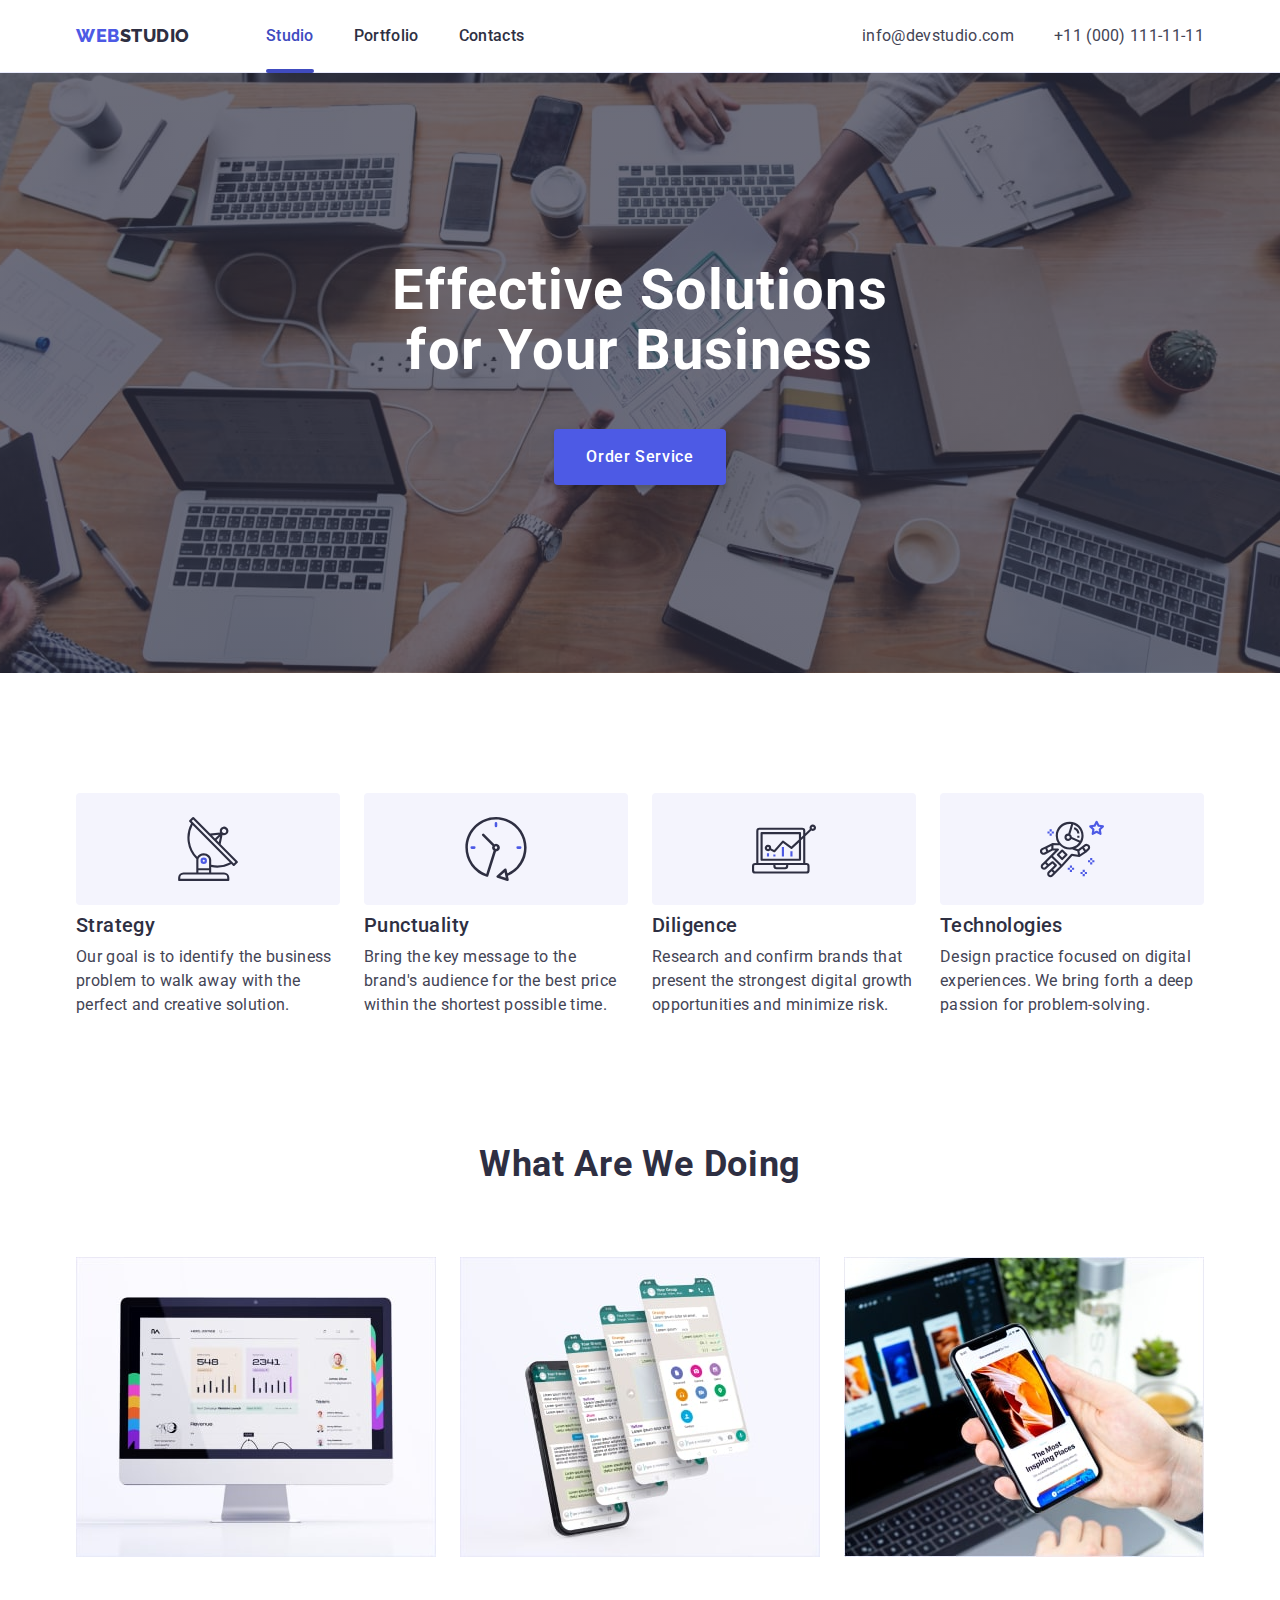
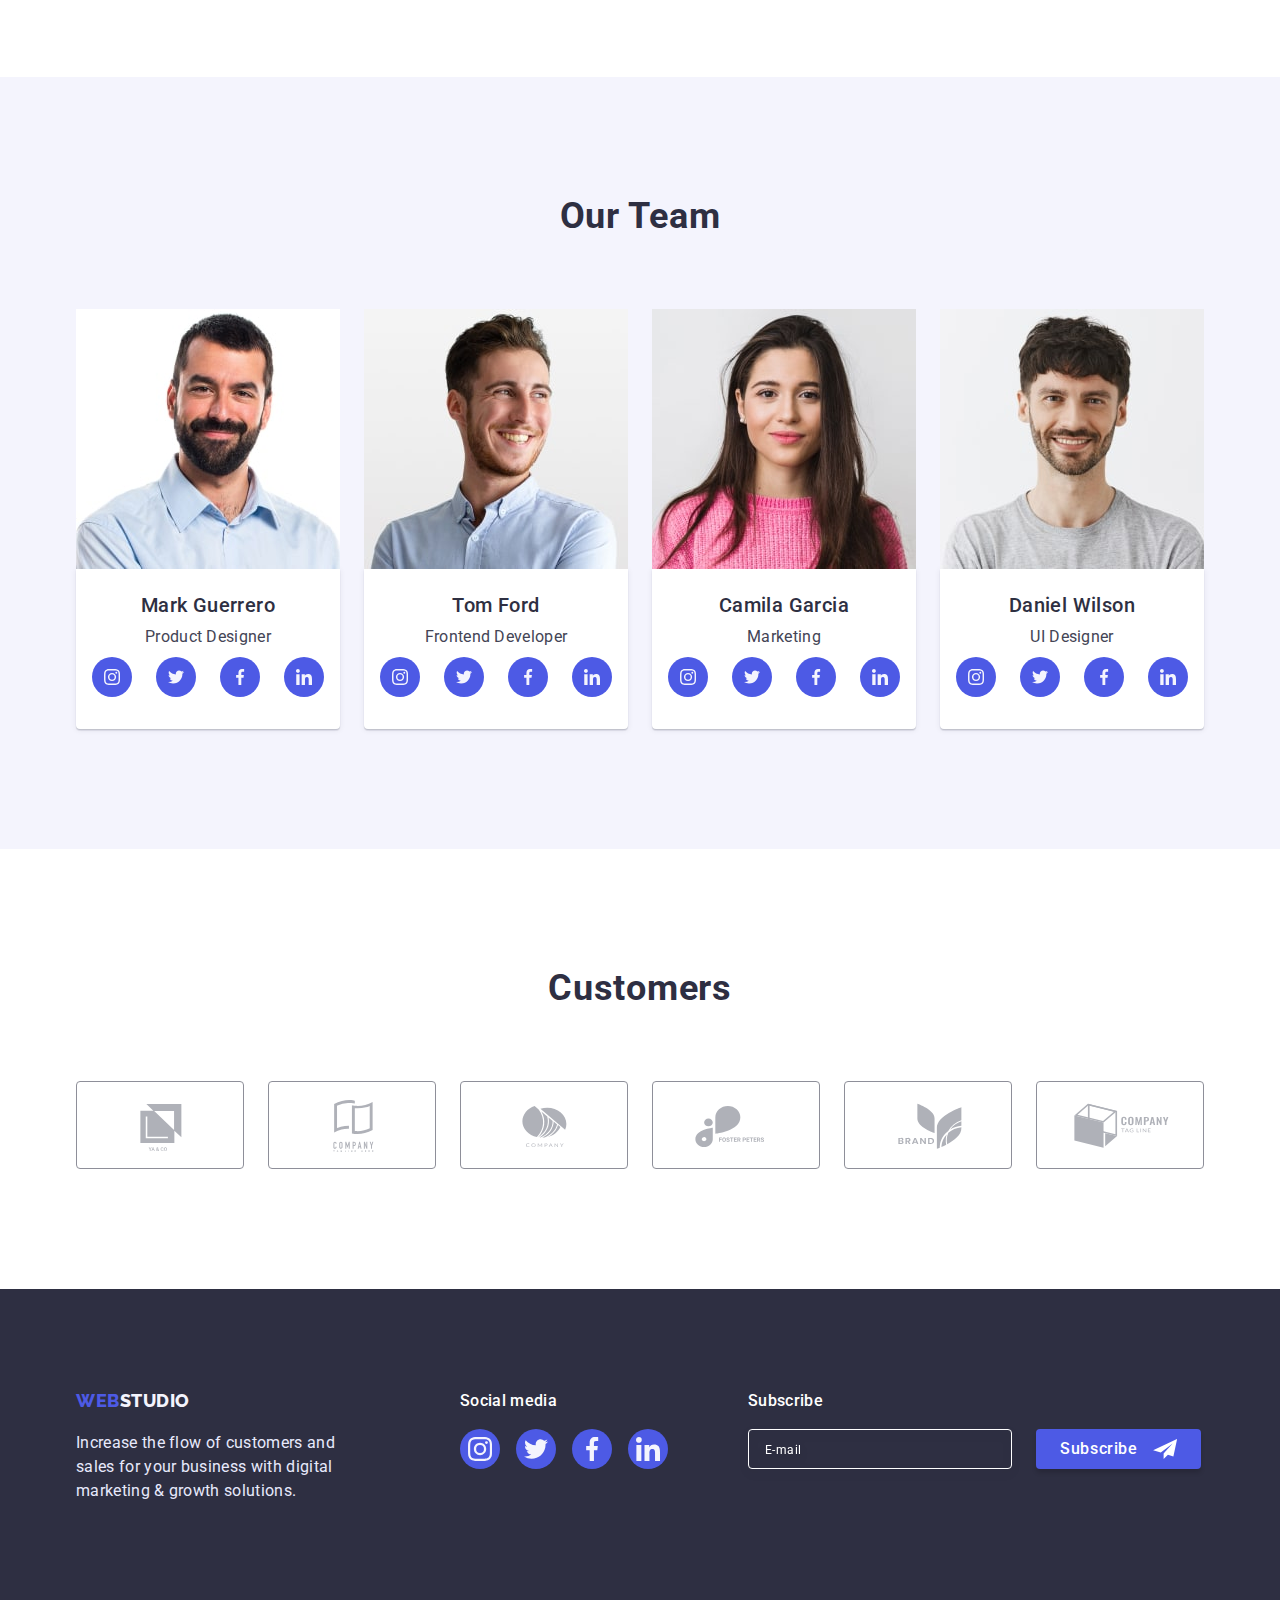
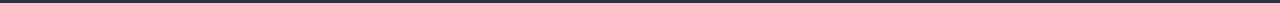
==== index.html @ 574178ff "Initial commit" ====
<!DOCTYPE html>
<html lang="en">
  <head>
    <meta charset="UTF-8" />
    <meta http-equiv="X-UA-Compatible" content="IE=edge" />
    <meta name="viewport" content="width=device-width, initial-scale=1.0" />
    <title>WebStudio</title>
    <link
      href="https://fonts.googleapis.com/css2?family=Raleway:wght@800&family=Roboto:wght@400;500;700;900&display=swap"
      rel="stylesheet"
    />
    <link
      rel="stylesheet"
      href="https://cdnjs.cloudflare.com/ajax/libs/modern-normalize/1.1.0/modern-normalize.min.css"
    />
    <link rel="stylesheet" href="./css/styles.css" />
  </head>

  <body>
    <!-- TOP Line  -->

    <header class="page-header">
      <div class="container main-nav">
        <nav class="navigation">
          <a href="./index.html" class="logo"
            ><span class="accent">Web</span>Studio</a
          >

          <!-- Menu Nav -->

          <ul class="site-nav">
            <li class="page-navigation">
              <a href="./index.html" class="page current">Studio</a>
            </li>
            <li class="page-navigation">
              <a href="./portfolio.html" class="page">Portfolio</a>
            </li>
            <li class="page-navigation">
              <a href="" class="page">Contacts</a>
            </li>
          </ul>
        </nav>
        <address class="address-nav">
          <ul class="contact-nav">
            <li class="contact-link">
              <a href="mailto:info@devstudio.com" class="link"
                >info@devstudio.com</a
              >
            </li>
            <li class="contact-link">
              <a href="tel:+110001111111" class="link">+11 (000) 111-11-11</a>
            </li>
          </ul>
        </address>
      </div>
    </header>
    <main>
      <!-- Hero -->

      <section class="hero">
        <div class="container">
          <h1 class="hero-headline">Effective Solutions for Your Business</h1>
          <button class="button" type="button" data-modal-open>
            Order Service
          </button>
        </div>
      </section>

      <!-- Our Benefits -->

      <section class="section no-padding">
        <div class="container">
          <h2 class="section-title visually-hidden">Our Benefits</h2>
          <ul class="benefits">
            <li class="benefits-list">
              <div class="benefits-image">
                <svg class="benefits-icon">
                  <use href="./images/symbol-defs.svg#icon-antenna"></use>
                </svg>
              </div>
              <h3 class="title no-padding">Strategy</h3>
              <p class="section-title-text">
                Our goal is to identify the business problem to walk away with
                the perfect and creative solution.
              </p>
            </li>

            <li class="benefits-list">
              <div class="benefits-image">
                <svg class="benefits-icon">
                  <use href="./images/symbol-defs.svg#icon-clock"></use>
                </svg>
              </div>
              <h3 class="title no-padding">Punctuality</h3>
              <p class="section-title-text">
                Bring the key message to the brand's audience for the best price
                within the shortest possible time.
              </p>
            </li>

            <li class="benefits-list">
              <div class="benefits-image">
                <svg class="benefits-icon">
                  <use href="./images/symbol-defs.svg#icon-diagram"></use>
                </svg>
              </div>
              <h3 class="title no-padding">Diligence</h3>
              <p class="section-title-text">
                Research and confirm brands that present the strongest digital
                growth opportunities and minimize risk.
              </p>
            </li>

            <li class="benefits-list">
              <div class="benefits-image">
                <svg class="benefits-icon">
                  <use href="./images/symbol-defs.svg#icon-astronaut"></use>
                </svg>
              </div>
              <h3 class="title no-padding">Technologies</h3>
              <p class="section-title-text">
                Design practice focused on digital experiences. We bring forth a
                deep passion for problem-solving.
              </p>
            </li>
          </ul>
        </div>
      </section>
      <!-- What are we doing -->
      <section class="section">
        <div class="container">
          <h2 class="section-header">What are we doing</h2>
          <ul class="card-set">
            <li class="box-image">
              <img src="./images/Rectangle71.jpg" alt="Monitor" width="360" />
            </li>

            <li class="box-image">
              <img
                src="./images/Rectangle71(1).jpg"
                alt="Phone display"
                width="360"
              />
            </li>

            <li class="box-image">
              <img src="./images/Rectangle71(2).jpg" alt="Phone" width="360" />
            </li>
          </ul>
        </div>
      </section>
      <!-- Our Team -->
      <section class="second-section">
        <div class="container">
          <h2 class="section-header">Our Team</h2>
          <ul class="card-set">
            <li class="box-item">
              <img src="./images/img.jpg" alt="man" width="264" />
              <div class="person">
                <h3 class="title">Mark Guerrero</h3>
                <p class="section-title-text">Product Designer</p>
                <ul class="social-list">
                  <li class="social-item">
                    <a href="" class="social-link">
                      <svg class="social-icon">
                        <use
                          href="./images/symbol-defs.svg#icon-instagram"
                        ></use>
                      </svg>
                    </a>
                  </li>
                  <li class="social-item">
                    <a href="" class="social-link">
                      <svg class="social-icon">
                        <use href="./images/symbol-defs.svg#icon-twitter"></use>
                      </svg>
                    </a>
                  </li>
                  <li class="social-item">
                    <a href="" class="social-link">
                      <svg class="social-icon">
                        <use
                          href="./images/symbol-defs.svg#icon-facebook"
                        ></use>
                      </svg>
                    </a>
                  </li>
                  <li class="social-item">
                    <a href="" class="social-link">
                      <svg class="social-icon">
                        <use
                          href="./images/symbol-defs.svg#icon-linkedin"
                        ></use>
                      </svg>
                    </a>
                  </li>
                </ul>
              </div>
            </li>

            <li class="box-item">
              <img src="./images/img(1).jpg" alt="man" width="264" />
              <div class="person">
                <h3 class="title">Tom Ford</h3>
                <p class="section-title-text">Frontend Developer</p>
                <ul class="social-list">
                  <li class="social-item">
                    <a href="" class="social-link">
                      <svg class="social-icon">
                        <use
                          href="./images/symbol-defs.svg#icon-instagram"
                        ></use>
                      </svg>
                    </a>
                  </li>
                  <li class="social-item">
                    <a href="" class="social-link">
                      <svg class="social-icon">
                        <use href="./images/symbol-defs.svg#icon-twitter"></use>
                      </svg>
                    </a>
                  </li>
                  <li class="social-item">
                    <a href="" class="social-link">
                      <svg class="social-icon">
                        <use
                          href="./images/symbol-defs.svg#icon-facebook"
                        ></use>
                      </svg>
                    </a>
                  </li>
                  <li class="social-item">
                    <a href="" class="social-link">
                      <svg class="social-icon">
                        <use
                          href="./images/symbol-defs.svg#icon-linkedin"
                        ></use>
                      </svg>
                    </a>
                  </li>
                </ul>
              </div>
            </li>

            <li class="box-item">
              <img src="./images/img(2).jpg" alt="woman" width="264" />
              <div class="person">
                <h3 class="title">Camila Garcia</h3>
                <p class="section-title-text">Marketing</p>
                <ul class="social-list">
                  <li class="social-item">
                    <a href="" class="social-link">
                      <svg class="social-icon">
                        <use
                          href="./images/symbol-defs.svg#icon-instagram"
                        ></use>
                      </svg>
                    </a>
                  </li>
                  <li class="social-item">
                    <a href="" class="social-link">
                      <svg class="social-icon">
                        <use href="./images/symbol-defs.svg#icon-twitter"></use>
                      </svg>
                    </a>
                  </li>
                  <li class="social-item">
                    <a href="" class="social-link">
                      <svg class="social-icon">
                        <use
                          href="./images/symbol-defs.svg#icon-facebook"
                        ></use>
                      </svg>
                    </a>
                  </li>
                  <li class="social-item">
                    <a href="" class="social-link">
                      <svg class="social-icon">
                        <use
                          href="./images/symbol-defs.svg#icon-linkedin"
                        ></use>
                      </svg>
                    </a>
                  </li>
                </ul>
              </div>
            </li>

            <li class="box-item">
              <img src="./images/img(3).jpg" alt="man" width="264" />
              <div class="person">
                <h3 class="title">Daniel Wilson</h3>
                <p class="section-title-text">UI Designer</p>
                <ul class="social-list">
                  <li class="social-item">
                    <a href="" class="social-link">
                      <svg class="social-icon">
                        <use
                          href="./images/symbol-defs.svg#icon-instagram"
                        ></use>
                      </svg>
                    </a>
                  </li>
                  <li class="social-item">
                    <a href="" class="social-link">
                      <svg class="social-icon">
                        <use href="./images/symbol-defs.svg#icon-twitter"></use>
                      </svg>
                    </a>
                  </li>
                  <li class="social-item">
                    <a href="" class="social-link">
                      <svg class="social-icon">
                        <use
                          href="./images/symbol-defs.svg#icon-facebook"
                        ></use>
                      </svg>
                    </a>
                  </li>
                  <li class="social-item">
                    <a href="" class="social-link">
                      <svg class="social-icon">
                        <use
                          href="./images/symbol-defs.svg#icon-linkedin"
                        ></use>
                      </svg>
                    </a>
                  </li>
                </ul>
              </div>
            </li>
          </ul>
        </div>
      </section>
      <!-- Clients -->
      <section class="section">
        <div class="container">
          <h2 class="section-header">Customers</h2>
          <ul class="card-set">
            <li class="customer-list">
              <a class="customer-link" href="">
                <svg class="customer-logo">
                  <use href="./images/symbol-defs.svg#icon-Logo"></use>
                </svg>
              </a>
            </li>

            <li class="customer-list">
              <a class="customer-link" href="">
                <svg class="customer-logo">
                  <use href="./images/symbol-defs.svg#icon-Logo-1"></use>
                </svg>
              </a>
            </li>

            <li class="customer-list">
              <a class="customer-link" href="">
                <svg class="customer-logo">
                  <use href="./images/symbol-defs.svg#icon-Logo-2"></use>
                </svg>
              </a>
            </li>

            <li class="customer-list">
              <a class="customer-link" href="">
                <svg class="customer-logo">
                  <use href="./images/symbol-defs.svg#icon-Logo-3"></use>
                </svg>
              </a>
            </li>

            <li class="customer-list">
              <a class="customer-link" href="">
                <svg class="customer-logo">
                  <use href="./images/symbol-defs.svg#icon-Logo-4"></use>
                </svg>
              </a>
            </li>

            <li class="customer-list">
              <a class="customer-link" href="">
                <svg class="customer-logo">
                  <use href="./images/symbol-defs.svg#icon-Logo-5"></use>
                </svg>
              </a>
            </li>
          </ul>
        </div>
      </section>
    </main>
    <!-- Footer -->
    <footer class="page-footer">
      <div class="container footer-page">
        <div class="footer-logo">
          <a href="./index.html" class="logo"
            ><span class="accent">Web</span>Studio</a
          >
          <p class="text">
            Increase the flow of customers and sales for your business with
            digital marketing & growth solutions.
          </p>
        </div>
        <div class="footer-social">
          <h3 class="footer-title title">Social media</h3>
          <ul class="social-list">
            <li class="social-item footer">
              <a href="" class="social-link footer">
                <svg class="social-icon footer">
                  <use href="./images/symbol-defs.svg#icon-instagram"></use>
                </svg>
              </a>
            </li>
            <li class="social-item footer">
              <a href="" class="social-link footer">
                <svg class="social-icon footer">
                  <use href="./images/symbol-defs.svg#icon-twitter"></use>
                </svg>
              </a>
            </li>
            <li class="social-item footer">
              <a href="" class="social-link footer">
                <svg class="social-icon footer">
                  <use href="./images/symbol-defs.svg#icon-facebook"></use>
                </svg>
              </a>
            </li>
            <li class="social-item footer">
              <a href="" class="social-link footer">
                <svg class="social-icon footer">
                  <use href="./images/symbol-defs.svg#icon-linkedin"></use>
                </svg>
              </a>
            </li>
          </ul>
        </div>

        <div class="subscribe">
          <b class="subscribe-form-header">Subscribe</b>
          <form class="subscribe-form">
            <input
              class="subscribe-input"
              type="email"
              name="email"
              id="mail"
              placeholder="E-mail"
            />
            <button class="subscribe-button button" type="submit">
              Subscribe
              <svg class="icon-icon-send footer">
                <use href="./images/symbol-defs.svg#icon-icon-send"></use>
              </svg>
            </button>
          </form>
        </div>
      </div>
    </footer>
    <div class="backdrop is-hidden" data-modal>
      <div class="modal">
        <button class="close-modal-button" data-modal-close>
          <svg class="icon-button-close">
            <use href="./images/symbol-defs.svg#icon-button-close"></use>
          </svg>
        </button>

        <div class="form">
          <form class="contact-form">
            <b class="contact-form-header">
              Leave your contacts and we will call you back
            </b>
            <label class="label-form-name" for="name">Name</label>
            <div class="contact-form-area">
              <input class="input-form" type="text" name="name" id="name" />
              <svg class="icon-person icon">
                <use href="./images/symbol-defs.svg#icon-person"></use>
              </svg>
            </div>
            <label class="label-form-name" for="phone">Phone</label>
            <div class="contact-form-area">
              <input class="input-form" type="tel" name="phone" id="phone" />
              <svg class="icon-phone icon">
                <use href="./images/symbol-defs.svg#icon-phone"></use>
              </svg>
            </div>
            <label class="label-form-name" for="email">Email</label>
            <div class="contact-form-area">
              <input class="input-form" type="email" name="email" id="email" />
              <svg class="icon-email icon">
                <use href="./images/symbol-defs.svg#icon-email"></use>
              </svg>
            </div>

            <label class="label-form-name" for="comment">Comment</label>
            <textarea
              class="textarea-form"
              name="comment"
              id="comment"
              placeholder="Text input"
            ></textarea>

            <div class="policy-form-area">
              <input
                class="input-checkbox visually-hidden"
                type="checkbox"
                name="policy"
                id="policy"
                value="true"
              />
              <label class="label-policy" for="policy"
                >I accept the terms and conditions of the
                <a href="">Privacy Policy</a></label
              >
            </div>

            <button class="submit-button button" type="submit">Send</button>
          </form>
        </div>
      </div>
    </div>
    <script src="./js/modal.js"></script>
  </body>
</html>
---- css/styles.css ----
:root {
  --main-color-background: #ffffff;
  --second-color-background: #2e2f42;
  --third-color-background: #f4f4fd;
  --main-color-headline: #2e2f42;
  --second-color-headline: #ffffff;
  --main-color-paragraph: #434455;
  --second-color-paraagraph: #e7e9fc;
  --button-color: #4d5ae5;
  --hover-color: #404bbf;
}

/*-------------- clear styles --------- */
ul,
ol {
  list-style: none;
  padding: 0;
  margin: 0;
}
a {
  padding: 0;
  margin: 0;
  text-decoration: none;
}
p {
  padding: 0;
  margin: 0;
  text-decoration: none;
}
h1,
h2,
h3,
h4,
h5,
h6 {
  margin: 0;
}
img {
  display: block;
  max-width: 100%;
  height: auto;
}
.visually-hidden {
  width: 1px;
  height: 1px;
  clip: rect(0 0 0 0);
  clip-path: inset(100%);
  overflow: hidden;
  position: absolute;
  padding: 0;
  margin: -1px;
  border: 0;

  white-space: nowrap;
}
/*---------------- Body -----------------*/
body {
  margin: 0;
  background-color: var(--main-color-background);
  font-family: 'roboto', sans-serif;
  color: var(--main-color-paragraph);
}

.container {
  max-width: 1158px;
  padding-left: 15px;
  padding-right: 15px;
  margin: 0 auto;
}

/* -------- Navigation set ------ */
.site-nav {
  display: flex;
  margin-left: 76px;
  gap: 40px;
}

.contact-nav {
  display: flex;
  gap: 40px;
}

.navigation {
  display: flex;
  align-items: center;
}
.main-nav {
  display: flex;
  align-items: center;
}
.address-nav {
  display: flex;
  margin-left: auto;
}

/*----------------- Header -----------------*/
.page-header {
  padding-bottom: 24px;
  padding-top: 24px;
  border-bottom: 1px solid #e7e9fc;
  box-shadow: 0px 2px 1px rgba(46, 47, 66, 0.08),
    0px 1px 1px rgba(46, 47, 66, 0.16), 0px 1px 6px rgba(46, 47, 66, 0.08);
}

.page-header .logo,
.page-header .accent,
.page-footer .accent {
  align-items: center;
  font-family: 'Raleway', sans-serif;
  font-size: 18px;
  font-style: normal;
  font-weight: 800;
  text-transform: uppercase;
  letter-spacing: 0.03em;
  line-height: 1.33;

  color: var(--main-color-headline);
}
.page-header .accent,
.page-footer .accent {
  color: var(--button-color);
}

.site-nav .page {
  display: block;
  position: relative;
  font-size: 16px;
  font-style: normal;
  font-weight: 500;
  letter-spacing: 0.02em;
  line-height: 1.5;

  color: var(--main-color-headline);
  transition-duration: 250ms;

  transition-property: color;
  transition-timing-function: cubic-bezier(0.4, 0, 0.2, 1);
}
.current.page {
  color: var(--hover-color);
}

.current.page::after {
  width: 100%;
  height: 4px;
  position: absolute;
  bottom: -25px;
  left: 0;
  border-radius: 2px;
  background-color: #404bbf;
  opacity: 1;
  content: '';
}

.address-nav .link {
  font-size: 16px;
  font-style: normal;
  letter-spacing: 0.02em;
  line-height: 1.5;
  color: var(--main-color-paragraph);
  transition-duration: 250ms;

  transition-property: color;
  transition-timing-function: cubic-bezier(0.4, 0, 0.2, 1);
}

.site-nav .page:hover,
.site-nav .page:focus,
.site-nav .page:active,
.address-nav .link:hover,
.address-nav .link:focus,
.address-nav .link:active {
  color: var(--hover-color);
}

/*------------------- MAIN ----------------------- */
/*------------ Hero----------- */
.hero {
  max-width: 1440px;
  padding-bottom: 188px;
  padding-top: 188px;
  margin-left: auto;
  margin-right: auto;

  background-color: var(--second-color-background);
  background-image: linear-gradient(
      rgba(46, 47, 66, 0.7),
      rgba(46, 47, 66, 0.7)
    ),
    url(../images/people-office.jpg);
  background-position: center;
  background-repeat: no-repeat;
  background-size: cover;
  text-align: center;
}

.hero .hero-headline {
  max-width: 496px;
  margin-bottom: 48px;
  margin-left: auto;
  margin-right: auto;
  font-size: 56px;
  font-style: normal;
  font-weight: 700;
  text-align: center;
  letter-spacing: 0.02em;
  line-height: 1.07;

  color: var(--second-color-headline);
}

/*----------- button -----------*/
.button {
  padding: 16px 32px;
  border: none;
  border-radius: 4px;
  background-color: var(--button-color);
  box-shadow: 0px 4px 4px rgba(0, 0, 0, 0.15);
  font-family: inherit;
  font-size: 16px;
  font-style: normal;
  font-weight: 500;
  letter-spacing: 0.04em;
  line-height: 1.5;
  color: var(--second-color-headline);
  transition-duration: 250ms;

  transition-property: background-color;
  transition-timing-function: cubic-bezier(0.4, 0, 0.2, 1);
  cursor: pointer;
}

.button:hover,
.button:focus {
  background-color: var(--hover-color);
}

/*------------- Portfolio ------------*/
.button-portfolio {
  padding: 12px 24px;
  border: 1px solid #e7e9fc;
  border-radius: 4px;
  background-color: #f4f4fd;

  font-family: inherit;
  font-size: 16px;
  font-weight: 500;
  letter-spacing: 0.04em;
  line-height: 1.5;
  color: var(--button-color);
  transition-duration: 250ms;

  transition-property: background-color, color, border-color, box-shadow;
  transition-timing-function: cubic-bezier(0.4, 0, 0.2, 1);
  cursor: pointer;
}
.section.portfolio-section {
  padding-top: 96px;
}

.button-portfolio:hover,
.button-portfolio:focus {
  border-color: var(--hover-color);
  background-color: var(--button-color);
  box-shadow: 0px 3px 1px rgba(0, 0, 0, 0.1), 0px 2px 1px rgba(0, 0, 0, 0.08),
    0px 2px 2px rgba(0, 0, 0, 0.12);
  color: var(--second-color-headline);
}

.project {
  padding-bottom: 24px;
  padding-left: 16px;
  padding-right: 16px;
  padding-top: 24px;
  border-bottom: 1px solid #e7e9fc;
  border-left: 1px solid #e7e9fc;
  border-right: 1px solid #e7e9fc;
  color: var(--main-color-paragraph);
}
.portfolio-link:hover,
.portfolio-link:focus {
  display: block;
  box-shadow: 0px 1px 6px rgba(46, 47, 66, 0.08),
    0px 1px 1px rgba(46, 47, 66, 0.16), 0px 2px 1px rgba(46, 47, 66, 0.08);
}

.portfolio-link-photo {
  overflow: hidden;
  position: relative;
}

.overlay {
  width: 100%;
  height: 100%;
  position: absolute;
  padding-left: 32px;
  padding-right: 32px;
  padding-top: 40px;
  background-color: #4d5ae5;
  transform: translateY(0);
  transition: transform 250ms cubic-bezier(0.4, 0, 0.2, 1);
}
.portfolio-link:hover .overlay,
.portfolio-link:focus .overlay {
  transform: translateY(-100%);
}

.portfolio-overlay-text {
  font-size: 16px;
  font-weight: 400;
  letter-spacing: 0.02em;
  line-height: 1.5;
  color: #f4f4fd;
}
/* ------- Button Set -------- */
.button-set {
  display: flex;
  flex-wrap: wrap;
  align-items: center;
  justify-content: center;
  margin-bottom: 72px;
  gap: 24px;
}

/*-------------- 3 Section -------------*/
.section.no-padding {
  padding-bottom: 0;
}

.section {
  padding: 120px 0;

  color: var(--main-color-paragraph);
}

.second-section {
  padding: 120px 0;
  background-color: var(--third-color-background);
  text-align: center;
}

.person {
  padding: 24px 5px 32px;
  border-radius: 0px 0px 4px 4px;
  background-color: var(--main-color-background);
  box-shadow: 0px 1px 6px rgba(46, 47, 66, 0.08),
    0px 1px 1px rgba(46, 47, 66, 0.16), 0px 2px 1px rgba(46, 47, 66, 0.08);
}

.section-header {
  margin-bottom: 72px;
  font-size: 36px;
  font-style: normal;
  font-weight: 700;
  text-align: center;
  text-transform: capitalize;
  letter-spacing: 0.02em;
  line-height: 1.11;

  color: var(--main-color-headline);
}

.title.no-padding {
  padding: 0;
  padding-top: 8px;
}

.title {
  margin-bottom: 8px;
  font-size: 20px;
  font-style: normal;
  font-weight: 500;
  letter-spacing: 0.02em;
  line-height: 1.2;

  color: var(--main-color-headline);
}

.person .section-title-text,
.project .section-title-text {
  font-size: 16px;
  line-height: 1.5;
}
.section-title-text {
  margin-bottom: 8px;
  font-size: 16px;
  letter-spacing: 0.02em;
  line-height: 1.5;
}

/* --------- Card Set -------- */

.card-set {
  display: flex;
  column-gap: 24px;
  row-gap: 48px;
  flex-wrap: wrap;
  align-items: center;
}

.card-set > .box-item {
  width: calc((100% - 72px) / 4);
}

.card-set > .box-image {
  width: calc((100% - 48px) / 3);
}

.card-set > .customer {
  width: calc((100% - 120px) / 6);
}
/* ====== Benefits ====== */
.benefits {
  display: flex;
  gap: 24px;
}

.benefits > .benefits-list {
  width: calc((100% - 72px) / 4);
}

.benefits-icon {
  width: 64px;
  height: 64px;
}

.benefits-image {
  display: flex;
  width: 264px;
  height: 112px;
  align-items: center;
  justify-content: center;
  border-radius: 4px;
  background: #f4f4fd;
}
/*--------------- Our Team --------------*/
.social-list {
  display: flex;
  justify-content: center;
  gap: 24px;
}
.social-item {
  width: 40px;
  height: 40px;
}
.social-link {
  display: flex;
  width: 100%;
  height: 100%;
  align-items: center;
  justify-content: center;
  border-radius: 50%;
  background-color: #4d5ae5;
  transition-duration: 250ms;

  transition-property: background-color;
  transition-timing-function: cubic-bezier(0.4, 0, 0.2, 1);
  fill: #f4f4fd;
}
.social-icon {
  width: 16px;
  height: 16px;
}
.social-link:hover {
  background-color: #404bbf;
}
/* --------- Customers--------- */

.customer-logo {
  width: 104px;
  height: 56px;
  transition-duration: 250ms;

  transition-property: fill;
  transition-timing-function: cubic-bezier(0.4, 0, 0.2, 1);
  fill: #afb1b8;
}
.customer-link {
  display: flex;
  width: 168px;
  height: 88px;
  align-items: center;
  justify-content: center;
  border: 1px solid #8e8f99;
  border-radius: 4px;
  transition-duration: 250ms;

  transition-property: border-color;
  transition-timing-function: cubic-bezier(0.4, 0, 0.2, 1);
}
.customer-link:hover,
.customer-link:focus {
  border-color: #404bbf;
}
.customer-link:hover .customer-logo,
.customer-link:focus .customer-logo {
  fill: #404bbf;
}
/*------------------- Footer ------------------*/
.page-footer {
  padding: 100px 0;
  background-color: var(--second-color-background);
}

.page-footer .logo {
  display: block;
  align-items: center;
  margin-bottom: 18px;
  font-family: 'Raleway';
  font-size: 18px;
  font-style: normal;
  font-weight: 800;
  text-transform: uppercase;
  letter-spacing: 0.03em;
  line-height: 1.16;

  color: var(--third-color-background);
}

.page-footer .text {
  max-width: 264px;
  font-size: 16px;
  letter-spacing: 0.02em;
  line-height: 1.5;
  color: var(--second-color-paraagraph);
}

.social-list {
  display: flex;
  align-items: start;
}

.footer-page {
  display: flex;
}
.footer-logo {
  margin-right: 120px;
}
.footer-title {
  margin-bottom: 16px;
  font-size: 16px;
  line-height: 24px;
  color: #ffffff;
}
.footer-social > .social-list {
  gap: 16px;
}

.social-icon.footer {
  width: 24px;
  height: 24px;
}

.social-link.footer:hover {
  border-radius: 50%;
  background-color: rgba(49, 208, 170, 1);
}

.subscribe-input {
  width: 264px;
  height: 40px;
  padding-left: 16px;
  border: 1px solid #ffffff;
  border-radius: 4px;
  background-color: transparent;
  filter: drop-shadow(0px 4px 4px rgba(0, 0, 0, 0.15));
  outline: none;
  color: #ffffff;
}
.subscribe-input::placeholder {
  font-family: 'Roboto';
  font-size: 12px;
  font-style: normal;
  font-weight: 400;
  letter-spacing: 0.04em;
  line-height: 0.5;
  color: #ffffff;
}

.icon-icon-send {
  width: 24px;
  height: 20px;
  position: absolute;
  top: 50%;
  right: 24px;
  transform: translateY(-50%);
  fill: #ffffff;
}

.subscribe-form {
  display: flex;
  margin-top: 16px;
  gap: 24px;
}
.subscribe {
  display: block;
  margin-left: 80px;
}
.subscribe-form-header {
  display: block;
  font-family: 'Roboto';
  font-size: 16px;
  font-size: 16px;
  font-style: normal;
  font-weight: 500;
  letter-spacing: 0.02em;
  line-height: 24px;
  line-height: 1.5;
  color: #ffffff;
}

.subscribe-button {
  align-content: flex-start;
  width: 165px;
  height: 40px;
  position: relative;
  padding: 8px 24px;
  text-align: start;
}

/*--------- Modal Window --------*/
.backdrop {
  width: 100%;
  height: 100%;
  position: fixed;
  top: 0;
  left: 0;

  background-color: rgba(46, 47, 66, 0.4);

  transition: opacity 250ms cubic-bezier(0.4, 0, 0.2, 1),
    visibility 250ms cubic-bezier(0.4, 0, 0.2, 1);
}

.backdrop.is-hidden {
  opacity: 0;
  pointer-events: none;
}

.backdrop.is-hidden .modal {
  transform: translate(-50%, -50%) scaleX(0);
}

.modal {
  width: 408px;
  height: auto;
  position: absolute;
  top: 50%;
  left: 50%;
  padding: 72px 24px 24px 24px;
  border-radius: 4px;

  background-color: #fcfcfc;
  box-shadow: 0px 1px 1px rgba(0, 0, 0, 0.14), 0px 1px 3px rgba(0, 0, 0, 0.12),
    0px 2px 1px rgba(0, 0, 0, 0.2);
  transform: translate(-50%, -50%) scaleX(1);

  transition: transform 250ms cubic-bezier(0.4, 0, 0.2, 1);
}
.close-modal-button {
  display: flex;
  width: 24px;
  height: 24px;
  align-items: center;
  justify-content: center;
  position: absolute;
  top: 24px;
  right: 24px;
  border: 1px solid rgba(0, 0, 0, 0.1);
  border-radius: 50%;
  background-color: #e7e9fc;
}
.close-modal-button:hover,
.close-modal-button:active,
.close-modal-button:focus {
  background-color: #404bbf;
}

.icon-button-close {
  width: 8px;
  height: 8px;
  fill: #2e2f42;
}

.close-modal-button:hover .icon-button-close,
.close-modal-button:active .icon-button-close,
.close-modal-button:focus .icon-button-close {
  fill: #ffffff;
}

/* ------ Form -------- */

.contact-form {
  display: flex;
  flex-direction: column;
}
.contact-form-header {
  margin-bottom: 16px;
  font-family: 'Roboto';
  font-size: 16px;
  font-style: normal;
  font-weight: 500;
  text-align: center;
  letter-spacing: 0.02em;
  line-height: 1.5;
  color: var(--main-color-headline);
}

.label-form-name {
  margin-bottom: 4px;
  font-family: 'Roboto';
  font-size: 12px;
  font-style: normal;
  font-weight: 400;
  letter-spacing: 0.01em;
  line-height: 1.16;
  color: #8e8f99;
}
.textarea-form {
  width: 360px;
  height: 120px;
  padding-left: 16px;
  padding-top: 8px;
  border: 1px solid rgba(46, 47, 66, 0.4);
  border-radius: 4px;
  resize: none;
  outline: transparent;
  font-family: 'Roboto';
  font-size: 12px;
  font-style: normal;
  font-weight: 400;
  letter-spacing: 0.04em;
  line-height: 1.16;
  transition-duration: 250ms;
  transition-property: border;
  transition-timing-function: cubic-bezier(0.4, 0, 0.2, 1);
}

.textarea-form::placeholder {
  font-family: 'Roboto';
  font-size: 12px;
  font-style: normal;
  font-weight: 400;
  letter-spacing: 0.04em;
  line-height: 1.16;
  color: rgba(46, 47, 66, 0.4);
}

.textarea-form:focus,
.textarea-form:active {
  border: 1px solid #4d5ae5;
  border-radius: 4px;
}

.policy-form-area {
  padding-bottom: 24px;
  padding-top: 16px;
}

.label-policy {
  display: flex;
  align-items: end;
  font-family: 'Roboto';
  font-size: 12px;
  font-style: normal;
  font-weight: 400;
  letter-spacing: 0.04em;
  line-height: 1.16;
  color: #8e8f99;
  gap: 8px;
}

.label-policy > a {
  text-decoration: underline;
  color: #4d5ae5;
}

.label-policy::before {
  display: block;
  width: 16px;
  height: 16px;
  border: 1px solid rgba(46, 47, 66, 0.4);
  border-radius: 2px;
  content: '';
  transition-duration: 250ms;
  transition-property: background-color;
  transition-timing-function: cubic-bezier(0.4, 0, 0.2, 1);
}

.input-checkbox:checked + .label-policy::before {
  border: none;
  background-color: #404bbf;
  background-image: url(../images/check-icon.svg);
  background-position: center;
  background-repeat: no-repeat;
}

.contact-form-area {
  display: flex;
  flex-direction: column;
  position: relative;
  margin-bottom: 8px;
}

.icon {
  position: absolute;
  top: 50%;
  left: 19px;
  transform: translateY(-50%);
  transition-duration: 250ms;
  transition-property: fill;
  transition-timing-function: cubic-bezier(0.4, 0, 0.2, 1);
}

.submit-button {
  align-self: center;
  width: 169px;
  height: 56px;
}

.icon-person {
  width: 18px;
  height: 18px;
}
.icon-phone {
  width: 18px;
  height: 24px;
}
.icon-email {
  width: 18px;
  height: 24px;
}
.input-form {
  width: 360px;
  height: 40px;
  padding-left: 38px;
  border: 1px solid rgba(46, 47, 66, 0.4);
  border-radius: 4px;
  outline: transparent;
  font-family: 'Roboto';
  font-size: 12px;
  font-style: normal;
  font-weight: 400;
  letter-spacing: 0.04em;
  line-height: 1.16;
  transition-duration: 250ms;
  transition-property: border;
  transition-timing-function: cubic-bezier(0.4, 0, 0.2, 1);
}

.input-form:focus,
.input-form:active {
  border: 1px solid #4d5ae5;
  border-radius: 4px;
}

.input-form:focus + .icon,
.input-form:active + .icon {
  fill: #4d5ae5;
}
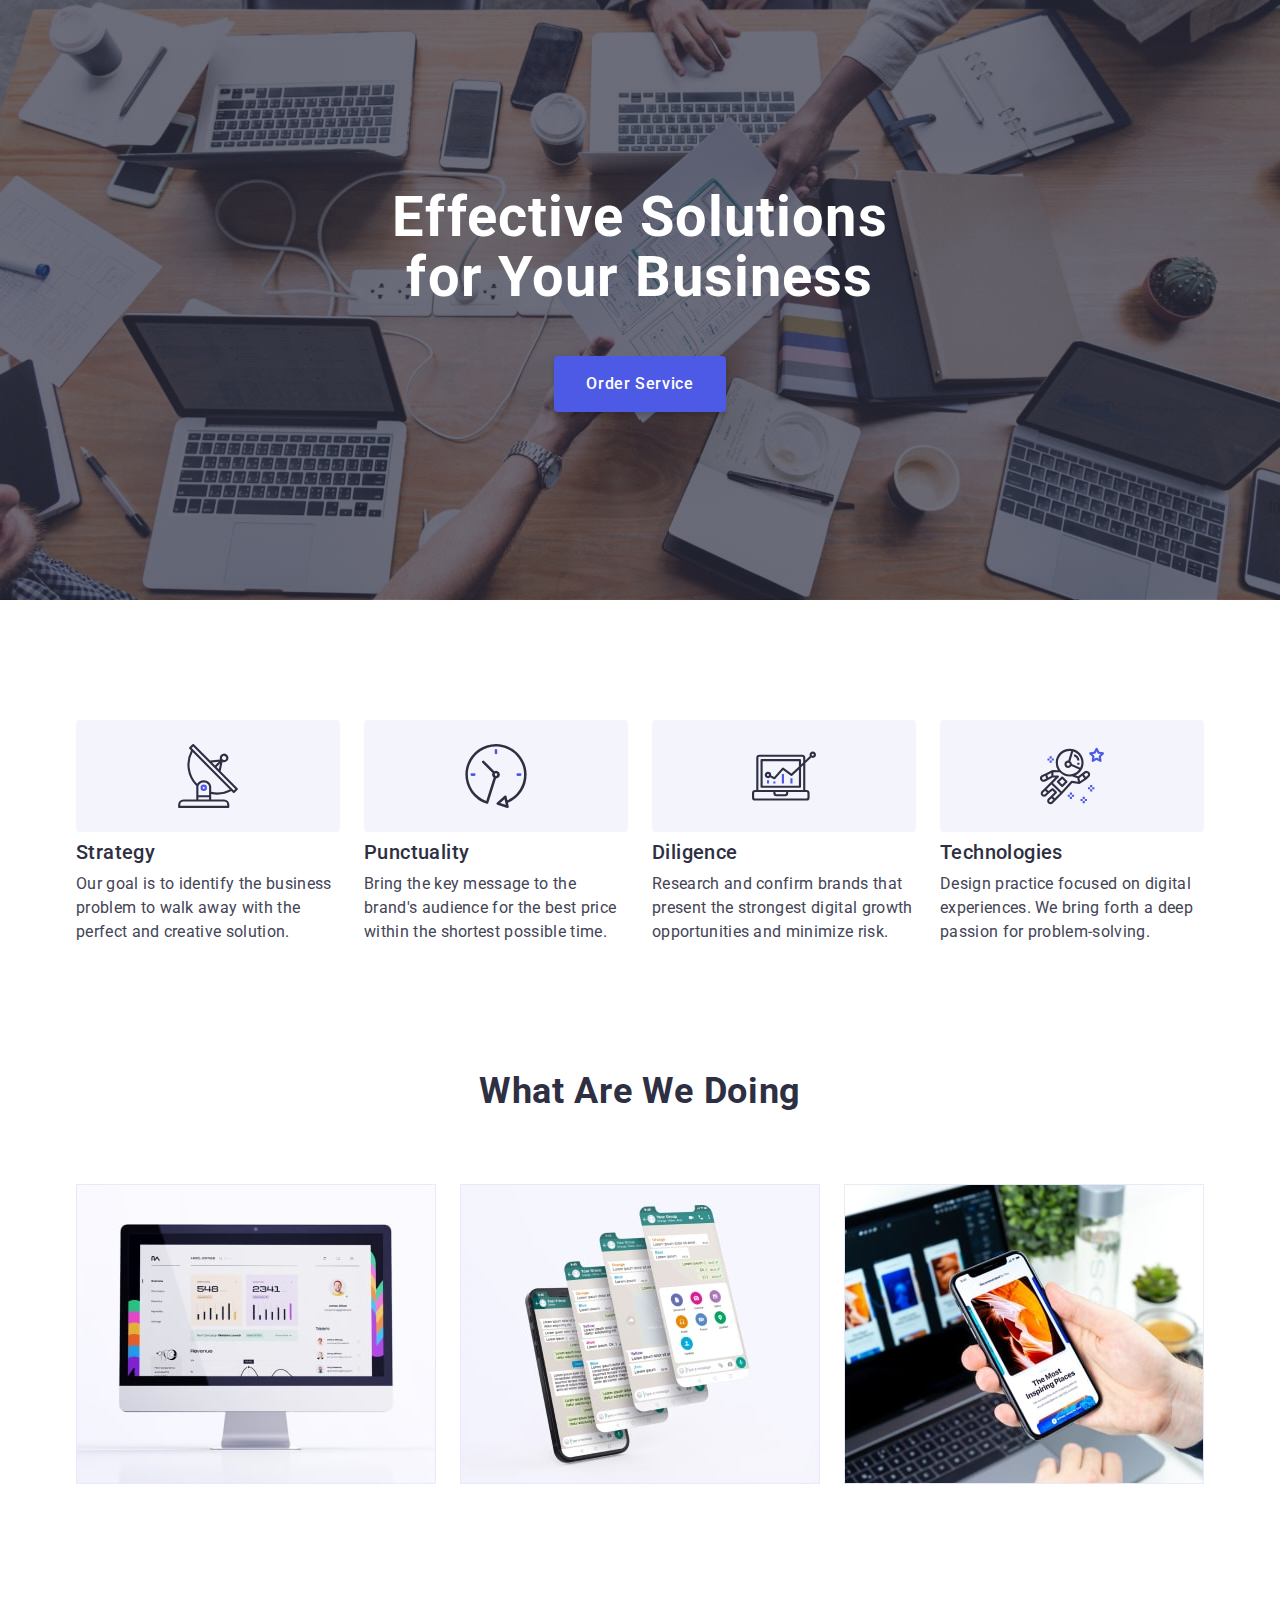
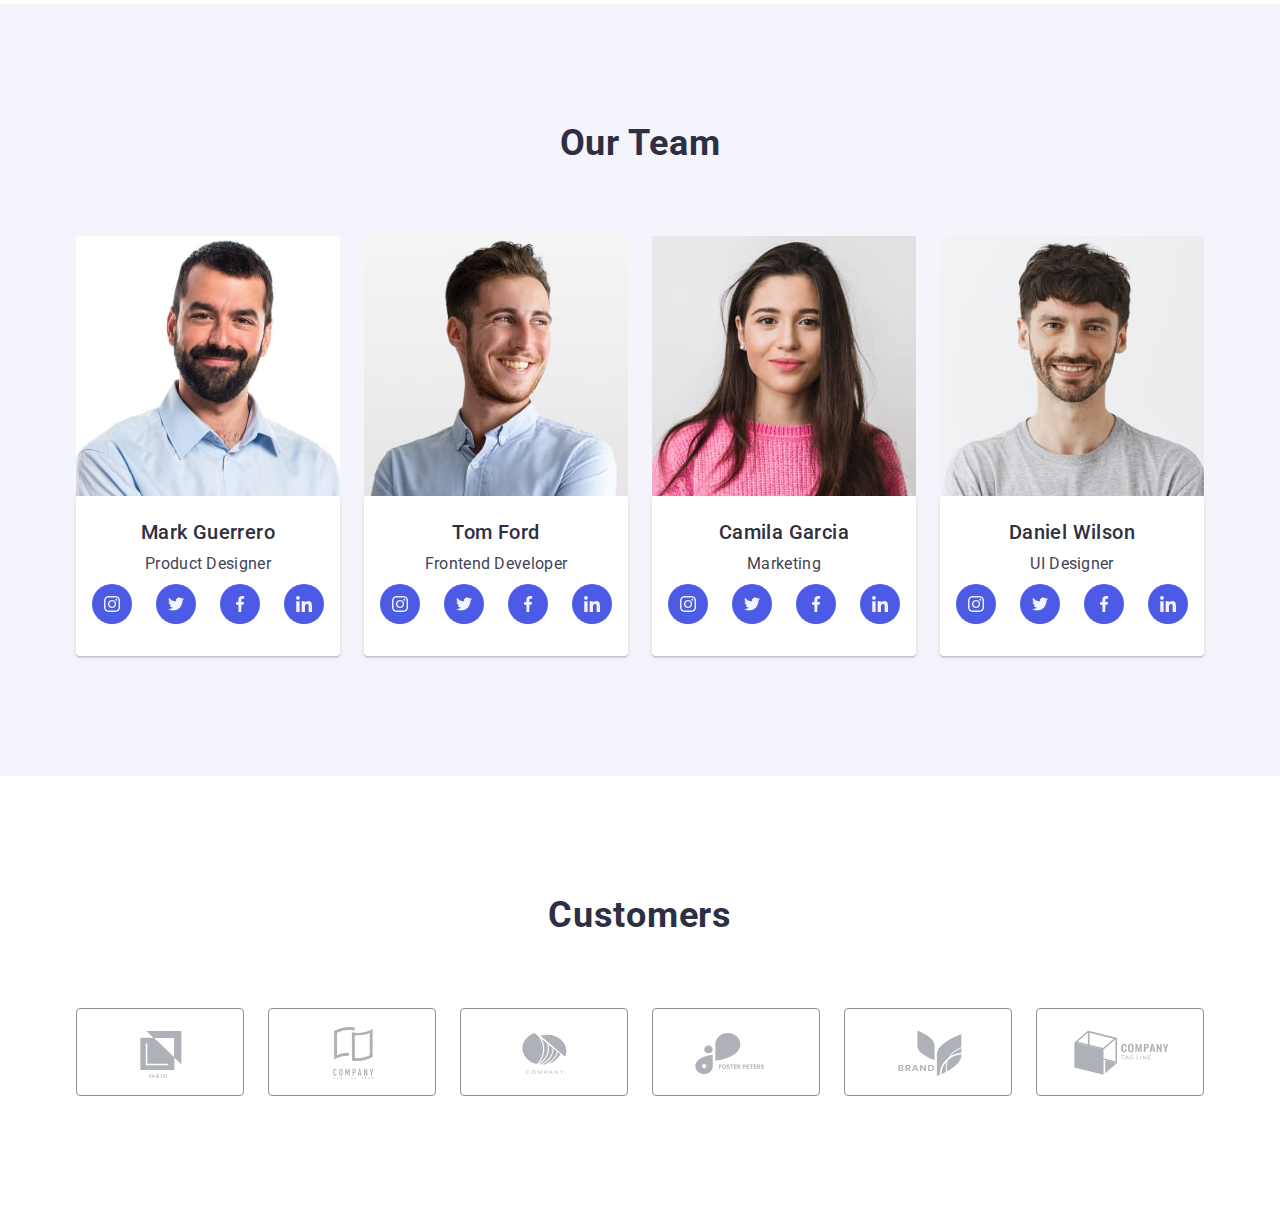
==== commit 1199c099: "4 section" ====
--- a/index.html
+++ b/index.html
@@ -14,21 +14,22 @@
       href="https://cdnjs.cloudflare.com/ajax/libs/modern-normalize/1.1.0/modern-normalize.min.css"
     />
     <link rel="stylesheet" href="./css/styles.css" />
+    <link rel="stylesheet" href="./css/media.css" />
   </head>
 
   <body>
     <!-- TOP Line  -->
 
-    <header class="page-header">
+    <!-- <header class="page-header">
       <div class="container main-nav">
         <nav class="navigation">
           <a href="./index.html" class="logo"
             ><span class="accent">Web</span>Studio</a
-          >
-
-          <!-- Menu Nav -->
-
-          <ul class="site-nav">
+          > -->
+
+    <!-- Menu Nav -->
+
+    <!-- <ul class="site-nav">
             <li class="page-navigation">
               <a href="./index.html" class="page current">Studio</a>
             </li>
@@ -53,7 +54,7 @@
           </ul>
         </address>
       </div>
-    </header>
+    </header> -->
     <main>
       <!-- Hero -->
 
@@ -127,7 +128,7 @@
         </div>
       </section>
       <!-- What are we doing -->
-      <section class="section">
+      <section class="section services">
         <div class="container">
           <h2 class="section-header">What are we doing</h2>
           <ul class="card-set">
@@ -389,7 +390,7 @@
       </section>
     </main>
     <!-- Footer -->
-    <footer class="page-footer">
+    <!-- <footer class="page-footer">
       <div class="container footer-page">
         <div class="footer-logo">
           <a href="./index.html" class="logo"
@@ -453,7 +454,7 @@
           </form>
         </div>
       </div>
-    </footer>
+    </footer> -->
     <div class="backdrop is-hidden" data-modal>
       <div class="modal">
         <button class="close-modal-button" data-modal-close>
--- a/css/styles.css
+++ b/css/styles.css
@@ -62,7 +62,7 @@
 }
 
 .container {
-  max-width: 1158px;
+  max-width: 100%;
   padding-left: 15px;
   padding-right: 15px;
   margin: 0 auto;
@@ -177,8 +177,8 @@
 /*------------ Hero----------- */
 .hero {
   max-width: 1440px;
-  padding-bottom: 188px;
-  padding-top: 188px;
+  padding-bottom: 112px;
+  padding-top: 112px;
   margin-left: auto;
   margin-right: auto;
 
@@ -194,17 +194,17 @@
   text-align: center;
 }
 
-.hero .hero-headline {
-  max-width: 496px;
-  margin-bottom: 48px;
+.hero-headline {
+  max-width: 320px;
+  margin-bottom: 72px;
   margin-left: auto;
   margin-right: auto;
-  font-size: 56px;
+  font-size: 36px;
   font-style: normal;
   font-weight: 700;
   text-align: center;
   letter-spacing: 0.02em;
-  line-height: 1.07;
+  line-height: 1.11;
 
   color: var(--second-color-headline);
 }
@@ -323,14 +323,15 @@
 }
 
 /*-------------- 3 Section -------------*/
-.section.no-padding {
-  padding-bottom: 0;
-}
 
 .section {
-  padding: 120px 0;
+  padding: 96px 0;
 
   color: var(--main-color-paragraph);
+}
+
+.services {
+  display: none;
 }
 
 .second-section {
@@ -360,29 +361,32 @@
   color: var(--main-color-headline);
 }
 
-.title.no-padding {
-  padding: 0;
-  padding-top: 8px;
+.person .title {
+  text-align: center;
+  font-weight: 500;
+  font-size: 20px;
+  line-height: 1.2;
 }
 
 .title {
+  text-align: center;
   margin-bottom: 8px;
-  font-size: 20px;
-  font-style: normal;
-  font-weight: 500;
-  letter-spacing: 0.02em;
-  line-height: 1.2;
+  font-size: 36px;
+  font-style: normal;
+  font-weight: 700;
+  letter-spacing: 0.02em;
+  line-height: 1.11;
 
   color: var(--main-color-headline);
 }
 
 .person .section-title-text,
 .project .section-title-text {
+  margin-bottom: 8px;
   font-size: 16px;
   line-height: 1.5;
 }
 .section-title-text {
-  margin-bottom: 8px;
   font-size: 16px;
   letter-spacing: 0.02em;
   line-height: 1.5;
@@ -392,31 +396,29 @@
 
 .card-set {
   display: flex;
-  column-gap: 24px;
-  row-gap: 48px;
+  flex-direction: column;
+  row-gap: 72px;
   flex-wrap: wrap;
   align-items: center;
 }
 
-.card-set > .box-item {
-  width: calc((100% - 72px) / 4);
-}
-
 .card-set > .box-image {
   width: calc((100% - 48px) / 3);
 }
 
-.card-set > .customer {
-  width: calc((100% - 120px) / 6);
+.section .card-set {
+  flex-direction: row;
+  column-gap: 16px;
+}
+
+.card-set > .customer-list {
+  width: calc((100% - 16px) / 2);
 }
 /* ====== Benefits ====== */
 .benefits {
   display: flex;
-  gap: 24px;
-}
-
-.benefits > .benefits-list {
-  width: calc((100% - 72px) / 4);
+  flex-wrap: wrap;
+  gap: 72px;
 }
 
 .benefits-icon {
@@ -425,13 +427,7 @@
 }
 
 .benefits-image {
-  display: flex;
-  width: 264px;
-  height: 112px;
-  align-items: center;
-  justify-content: center;
-  border-radius: 4px;
-  background: #f4f4fd;
+  display: none;
 }
 /*--------------- Our Team --------------*/
 .social-list {
@@ -477,7 +473,6 @@
 }
 .customer-link {
   display: flex;
-  width: 168px;
   height: 88px;
   align-items: center;
   justify-content: center;
--- a/css/media.css
+++ b/css/media.css
@@ -0,0 +1,121 @@
+@media screen and (min-width: 480px) {
+  .container {
+    max-width: 428px;
+  }
+}
+
+@media screen and (min-width: 768px) {
+  .container {
+    max-width: 768px;
+  }
+  .hero-headline {
+    max-width: 496px;
+    margin-bottom: 36px;
+    font-size: 56px;
+    line-height: 1.07;
+  }
+  /* section benefit */
+  .benefits {
+    row-gap: 72px;
+    column-gap: 24px;
+  }
+  .benefits > .benefits-list {
+    width: calc((100% - 24px) / 2);
+  }
+  .title {
+    text-align: left;
+  }
+  /* our team */
+  .card-set {
+    justify-content: center;
+    flex-direction: row;
+    column-gap: 24px;
+    row-gap: 64px;
+  }
+  /* clients */
+  .section .card-set {
+    column-gap: 24px;
+  }
+
+  .card-set > .customer-list {
+    width: calc((100% - 238px) / 3);
+  }
+
+  .customer-link {
+    width: 168px;
+  }
+}
+
+@media screen and (min-width: 1158px) {
+  /* ----- HERO ---- */
+  .container {
+    max-width: 1158px;
+  }
+  .hero {
+    padding-bottom: 188px;
+    padding-top: 188px;
+  }
+
+  .hero-headline {
+    margin-bottom: 48px;
+  }
+  /* section benefit */
+  .section.no-padding {
+    padding-bottom: 0;
+  }
+
+  .benefits-image {
+    display: flex;
+    width: 264px;
+    height: 112px;
+    align-items: center;
+    justify-content: center;
+    border-radius: 4px;
+    background: #f4f4fd;
+  }
+
+  .benefits {
+    gap: 24px;
+  }
+
+  .benefits > .benefits-list {
+    width: calc((100% - 72px) / 4);
+  }
+  .title.no-padding {
+    padding: 0;
+    padding-top: 8px;
+  }
+
+  .title {
+    font-weight: 500;
+    font-size: 20px;
+    line-height: 1.2;
+
+    color: var(--main-color-headline);
+  }
+  .section-title-text {
+    margin-bottom: 8px;
+  }
+  /* what we are doing */
+  .services {
+    display: flex;
+  }
+  /* our team */
+  .second-section {
+    padding: 120px 0;
+  }
+  .card-set {
+    row-gap: 48px;
+  }
+
+  .card-set > .box-item {
+    width: calc((100% - 72px) / 4);
+  }
+  /* clients */
+  .section {
+    padding: 120px 0;
+  }
+  .card-set > .customer-list {
+    width: calc((100% - 120px) / 6);
+  }
+}
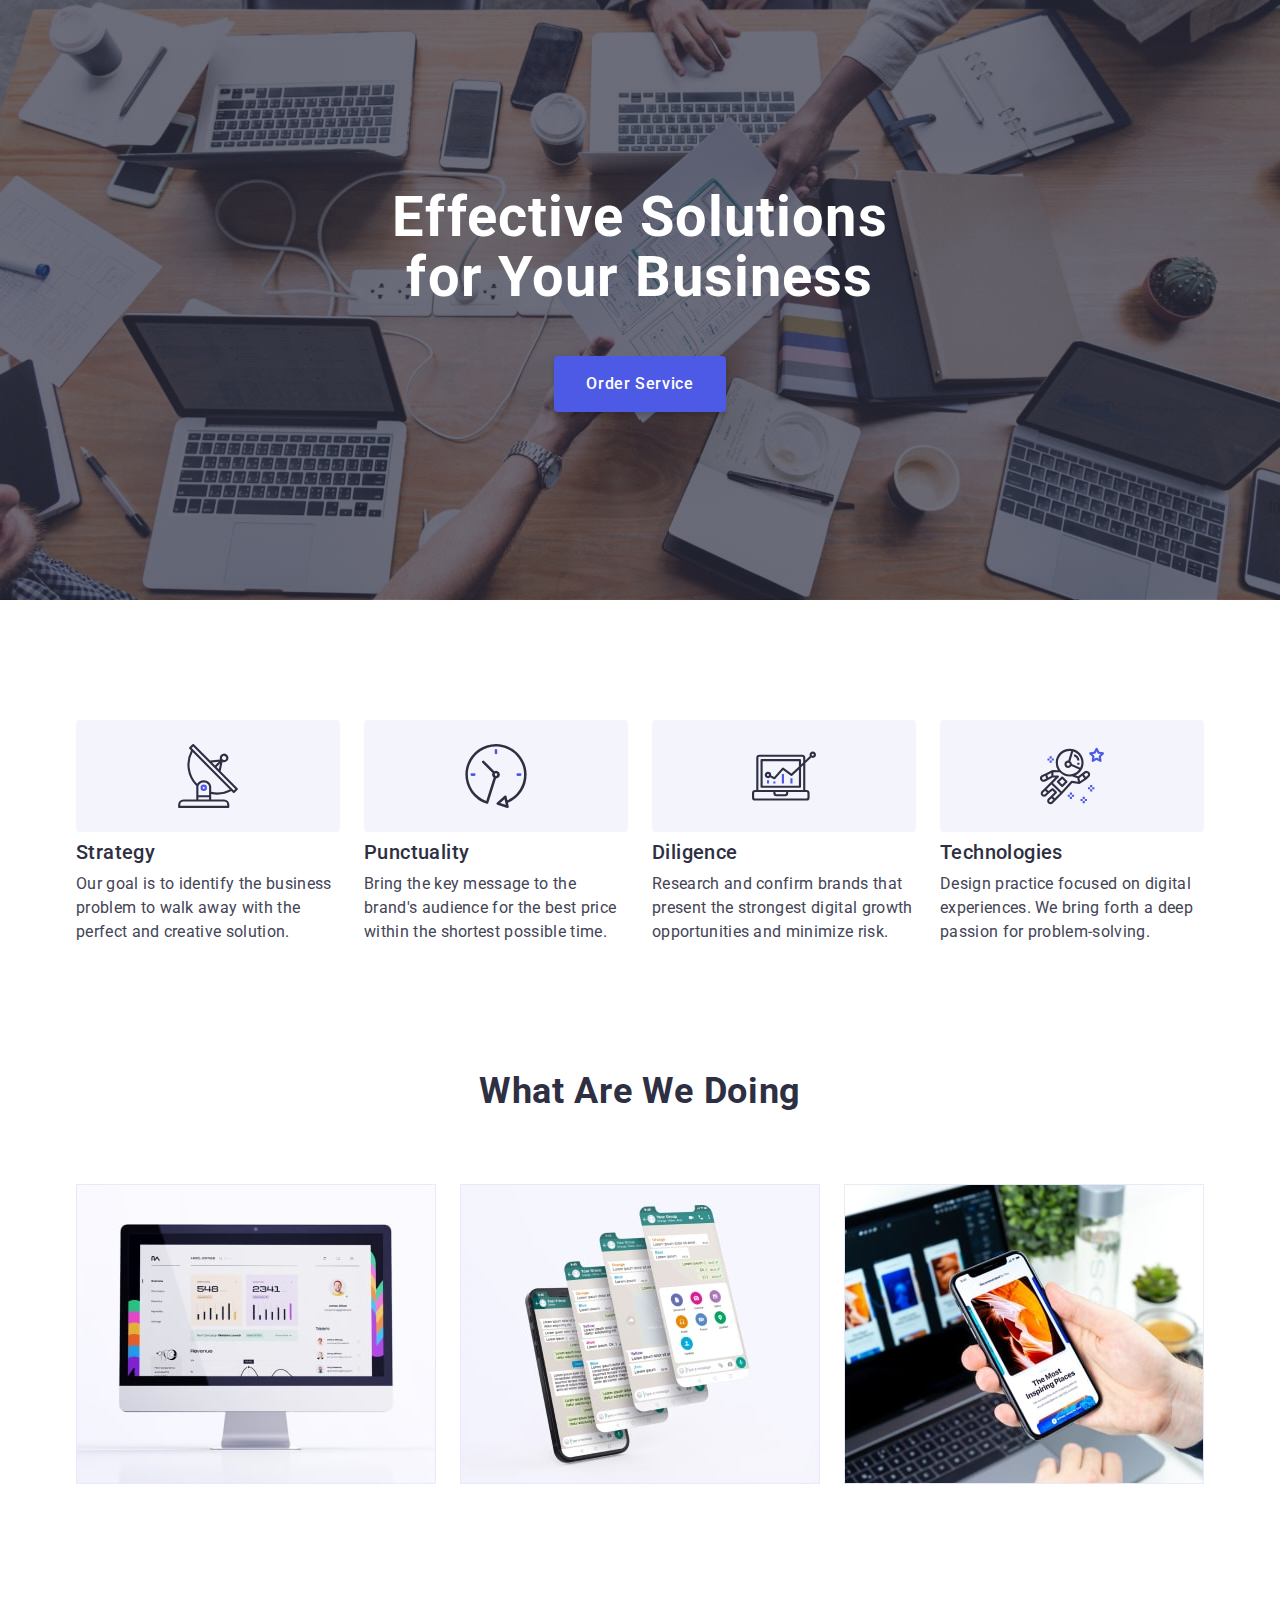
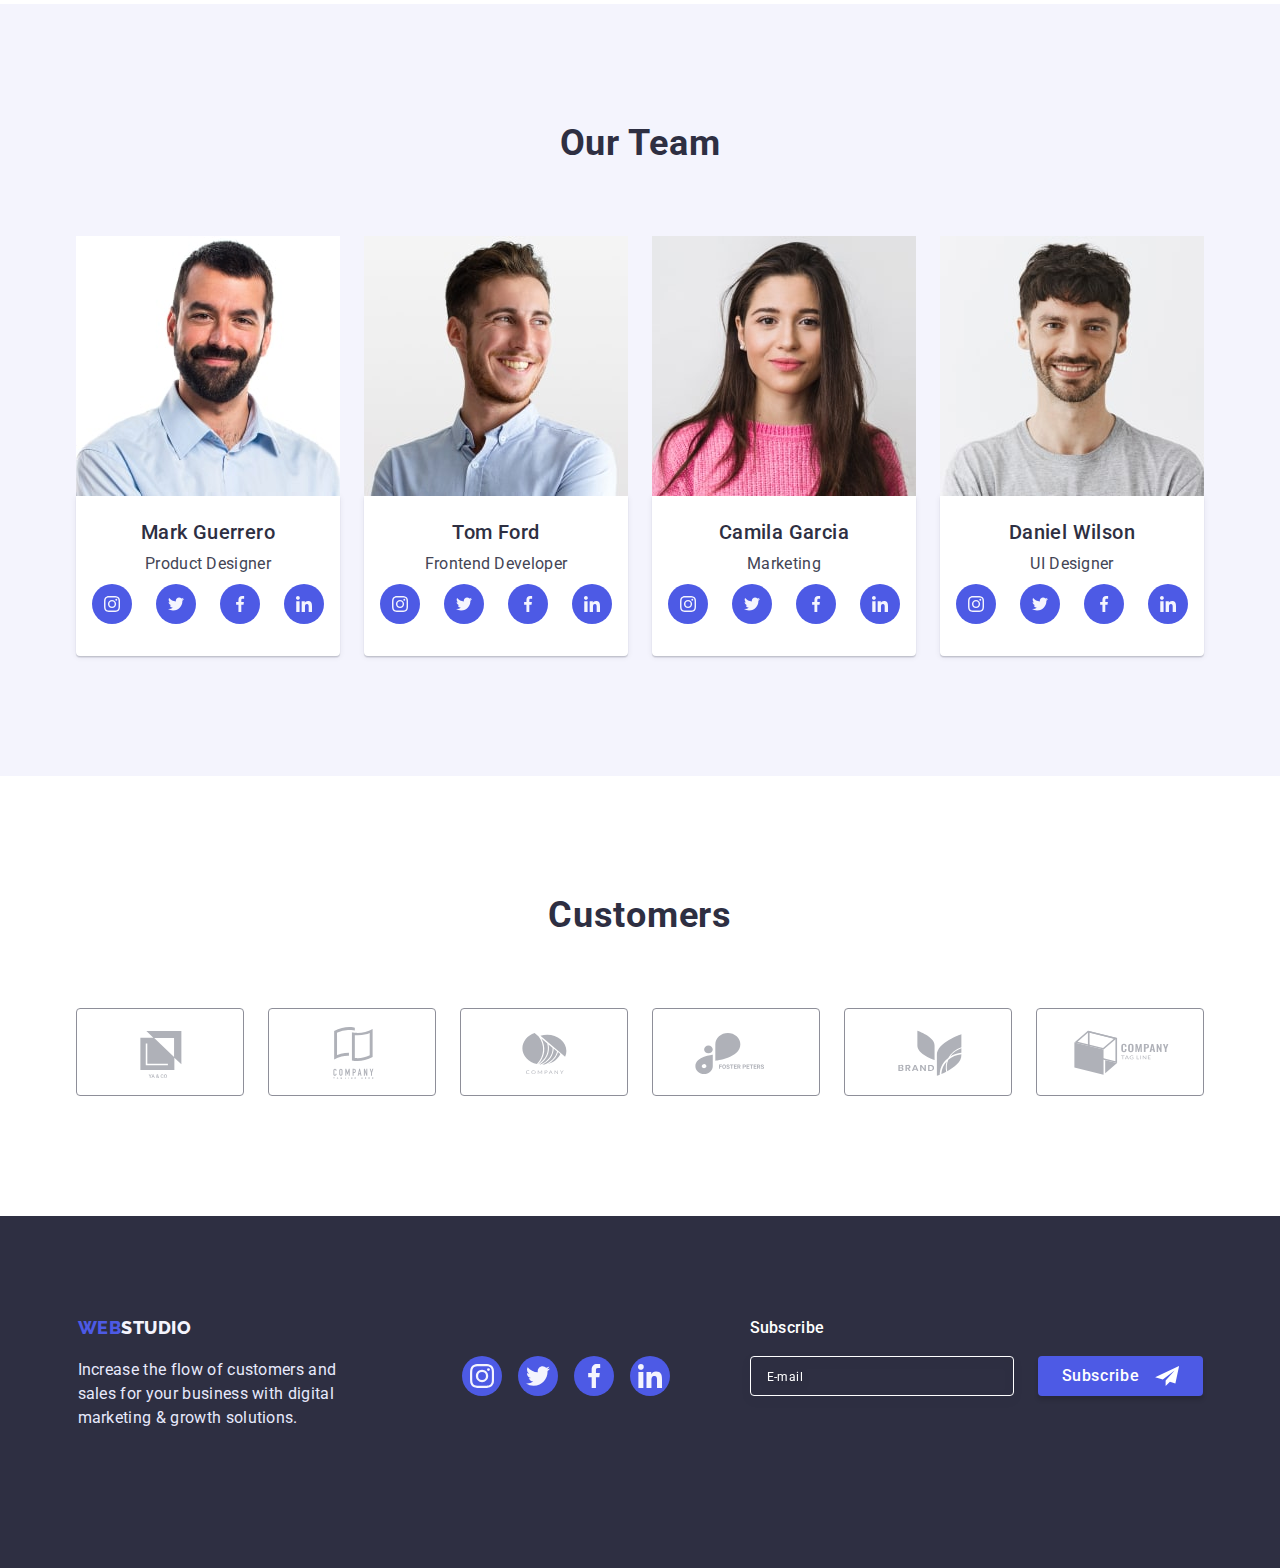
==== commit d206de28: "last update" ====
--- a/index.html
+++ b/index.html
@@ -390,7 +390,7 @@
       </section>
     </main>
     <!-- Footer -->
-    <!-- <footer class="page-footer">
+    <footer class="page-footer">
       <div class="container footer-page">
         <div class="footer-logo">
           <a href="./index.html" class="logo"
@@ -454,7 +454,7 @@
           </form>
         </div>
       </div>
-    </footer> -->
+    </footer>
     <div class="backdrop is-hidden" data-modal>
       <div class="modal">
         <button class="close-modal-button" data-modal-close>
--- a/css/styles.css
+++ b/css/styles.css
@@ -493,11 +493,12 @@
 }
 /*------------------- Footer ------------------*/
 .page-footer {
-  padding: 100px 0;
+  padding: 96px 0;
   background-color: var(--second-color-background);
 }
 
 .page-footer .logo {
+  text-align: center;
   display: block;
   align-items: center;
   margin-bottom: 18px;
@@ -513,7 +514,7 @@
 }
 
 .page-footer .text {
-  max-width: 264px;
+  text-align: center;
   font-size: 16px;
   letter-spacing: 0.02em;
   line-height: 1.5;
@@ -527,17 +528,19 @@
 
 .footer-page {
   display: flex;
-}
-.footer-logo {
-  margin-right: 120px;
-}
+  flex-direction: column;
+  justify-content: center;
+}
+
 .footer-title {
+  margin-top: 72px;
   margin-bottom: 16px;
   font-size: 16px;
   line-height: 24px;
   color: #ffffff;
 }
 .footer-social > .social-list {
+  margin-bottom: 72px;
   gap: 16px;
 }
 
@@ -552,7 +555,7 @@
 }
 
 .subscribe-input {
-  width: 264px;
+  width: 398px;
   height: 40px;
   padding-left: 16px;
   border: 1px solid #ffffff;
@@ -584,12 +587,14 @@
 
 .subscribe-form {
   display: flex;
+  flex-wrap: wrap;
+  justify-content: center;
   margin-top: 16px;
-  gap: 24px;
+  gap: 16px;
 }
 .subscribe {
   display: block;
-  margin-left: 80px;
+  text-align: center;
 }
 .subscribe-form-header {
   display: block;
--- a/css/media.css
+++ b/css/media.css
@@ -1,6 +1,9 @@
 @media screen and (min-width: 480px) {
   .container {
     max-width: 428px;
+  }
+  .customer-link {
+    max-width: 190px;
   }
 }
 
@@ -43,6 +46,11 @@
 
   .customer-link {
     width: 168px;
+  }
+  /* footer */
+
+  .footer-page {
+    flex-direction: row;
   }
 }
 
@@ -118,4 +126,37 @@
   .card-set > .customer-list {
     width: calc((100% - 120px) / 6);
   }
+
+  /* footer */
+  .footer-logo {
+    margin-right: 120px;
+  }
+  .page-footer .text {
+    max-width: 264px;
+  }
+  .page-footer .logo {
+    text-align: start;
+  }
+  .page-footer .text {
+    text-align: start;
+  }
+  .subscribe-form {
+    flex-wrap: nowrap;
+    justify-content: flex-start;
+    gap: 24px;
+  }
+  .subscribe {
+    margin-left: 80px;
+    text-align: start;
+  }
+  .subscribe-input {
+    width: 264px;
+  }
+
+  .footer-title {
+    margin-top: 0;
+  }
+  .page-footer {
+    padding: 100px 0;
+  }
 }
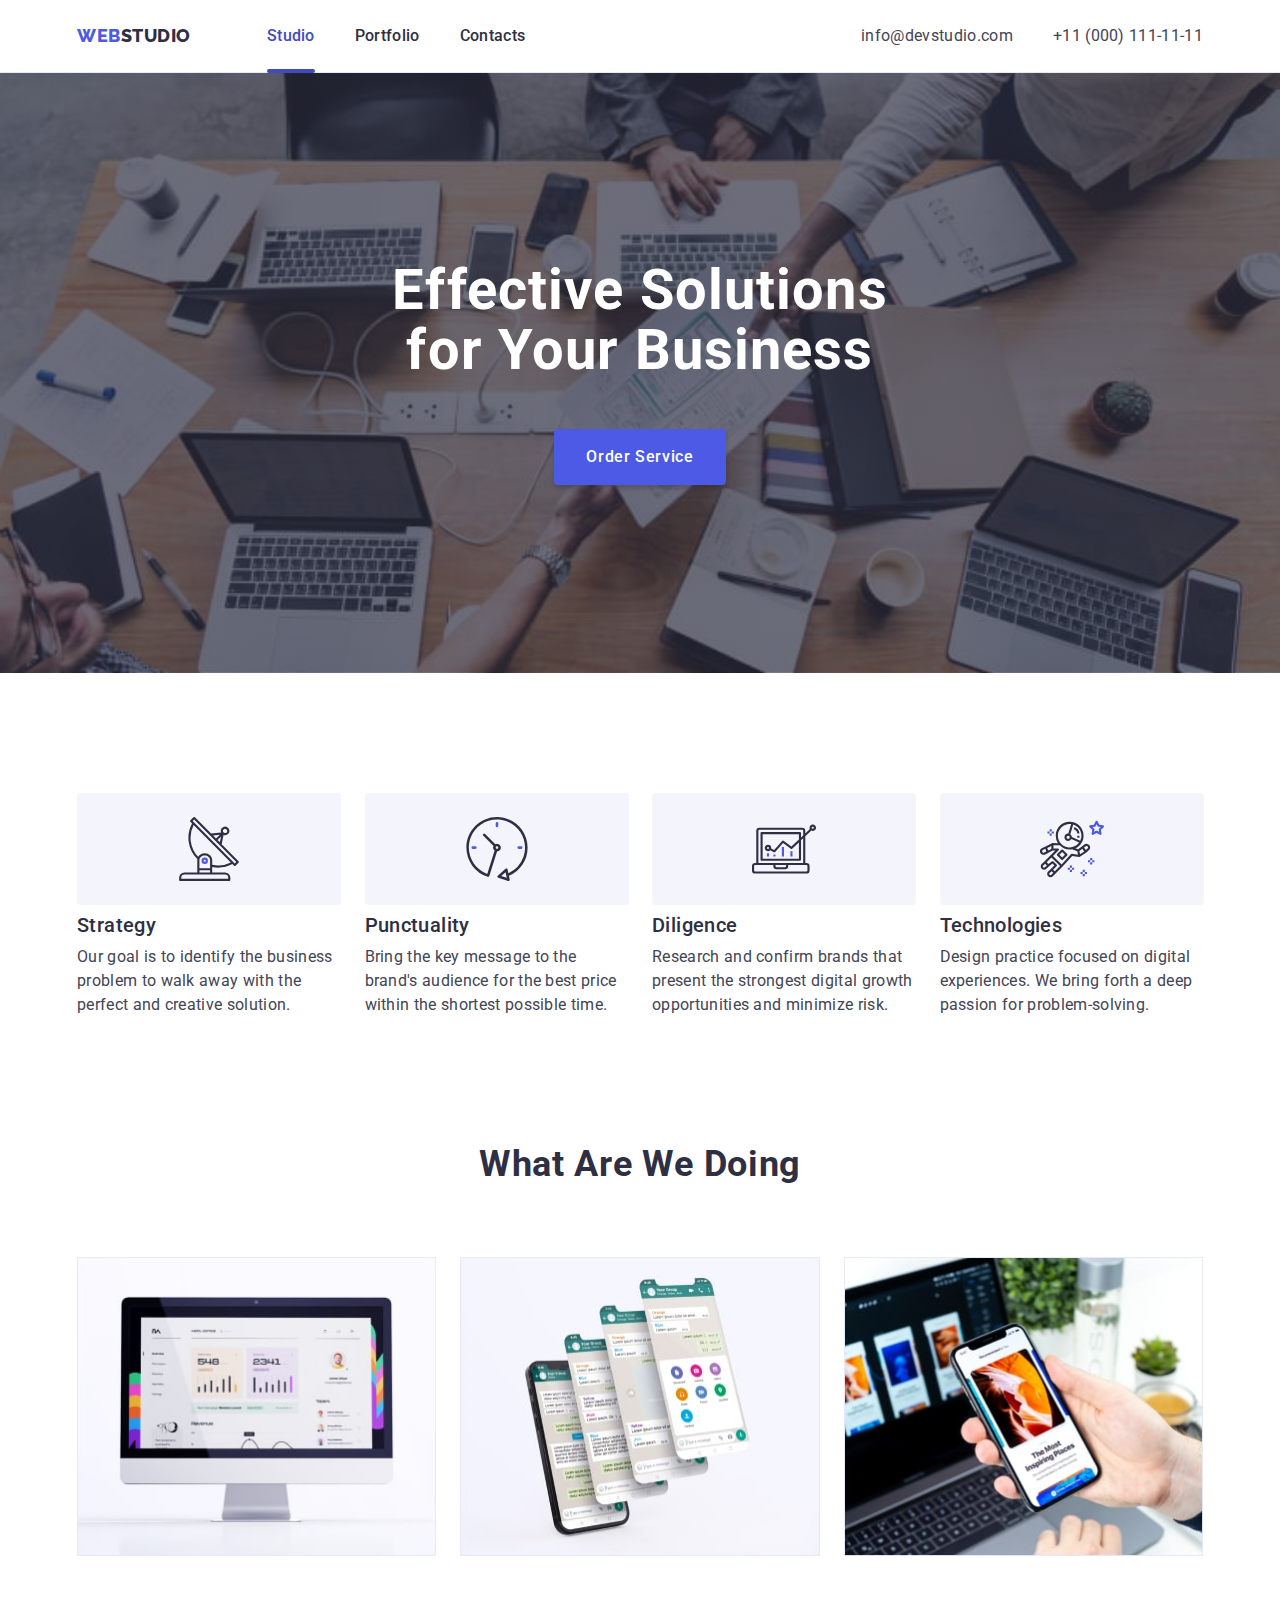
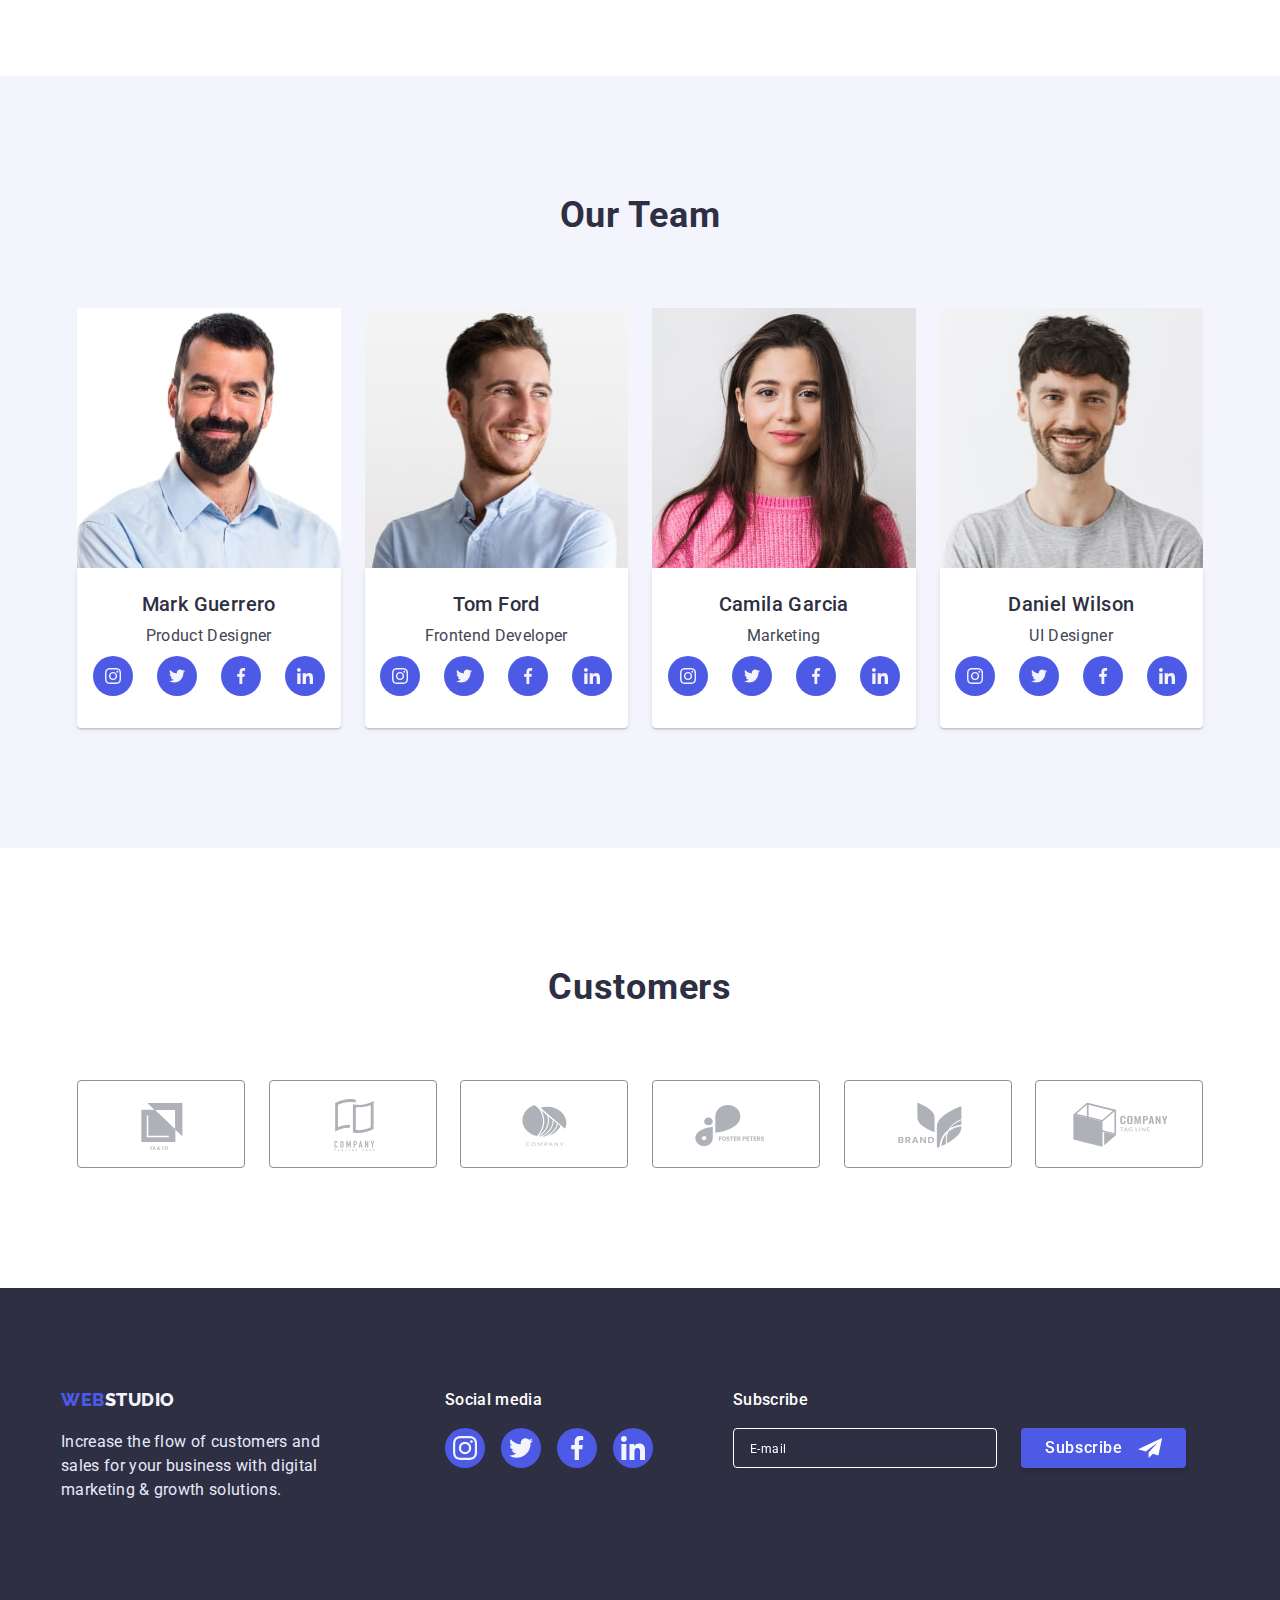
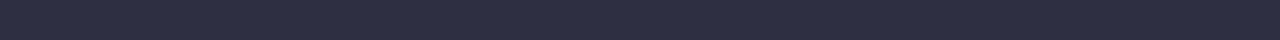
==== commit 0e72dac5: "before check" ====
--- a/index.html
+++ b/index.html
@@ -20,16 +20,16 @@
   <body>
     <!-- TOP Line  -->
 
-    <!-- <header class="page-header">
+    <header class="page-header">
       <div class="container main-nav">
         <nav class="navigation">
           <a href="./index.html" class="logo"
             ><span class="accent">Web</span>Studio</a
-          > -->
-
-    <!-- Menu Nav -->
-
-    <!-- <ul class="site-nav">
+          >
+
+          <!-- Menu Nav -->
+
+          <ul class="site-nav">
             <li class="page-navigation">
               <a href="./index.html" class="page current">Studio</a>
             </li>
@@ -53,8 +53,83 @@
             </li>
           </ul>
         </address>
+        <button class="button-hamburger" data-menu-open>
+          <svg class="icon-hamburger">
+            <use href="./images/symbol-defs.svg#icon-menu-hamburger"></use>
+          </svg>
+        </button>
       </div>
-    </header> -->
+
+      <!-- MENU MODAL -->
+      <div class="backdrop is-hidden" data-menu>
+        <div class="menu-modal modal">
+          <button class="close-modal-button" data-menu-close>
+            <svg class="icon-button-close">
+              <use href="./images/symbol-defs.svg#icon-button-close"></use>
+            </svg>
+          </button>
+          <div>
+            <ul class="modal-nav">
+              <li class="menu-navigation">
+                <a href="./index.html" class="page">Studio</a>
+              </li>
+              <li class="menu-navigation">
+                <a href="./portfolio.html" class="page">Portfolio</a>
+              </li>
+              <li class="menu-navigation">
+                <a href="" class="page">Contacts</a>
+              </li>
+            </ul>
+          </div>
+          <div>
+            <address class="address-menu">
+              <ul class="contact-menu">
+                <li class="contact-phone-menu">
+                  <a href="tel:+110001111111" class="link"
+                    >+11 (000) 111-11-11</a
+                  >
+                </li>
+                <li class="contact-link-menu">
+                  <a href="mailto:info@devstudio.com" class="link"
+                    >info@devstudio.com</a
+                  >
+                </li>
+              </ul>
+            </address>
+            <ul class="social-list">
+              <li class="social-item">
+                <a href="" class="social-link">
+                  <svg class="social-icon">
+                    <use href="./images/symbol-defs.svg#icon-instagram"></use>
+                  </svg>
+                </a>
+              </li>
+              <li class="social-item">
+                <a href="" class="social-link">
+                  <svg class="social-icon">
+                    <use href="./images/symbol-defs.svg#icon-twitter"></use>
+                  </svg>
+                </a>
+              </li>
+              <li class="social-item">
+                <a href="" class="social-link">
+                  <svg class="social-icon">
+                    <use href="./images/symbol-defs.svg#icon-facebook"></use>
+                  </svg>
+                </a>
+              </li>
+              <li class="social-item">
+                <a href="" class="social-link">
+                  <svg class="social-icon">
+                    <use href="./images/symbol-defs.svg#icon-linkedin"></use>
+                  </svg>
+                </a>
+              </li>
+            </ul>
+          </div>
+        </div>
+      </div>
+    </header>
     <main>
       <!-- Hero -->
 
@@ -133,11 +208,17 @@
           <h2 class="section-header">What are we doing</h2>
           <ul class="card-set">
             <li class="box-image">
-              <img src="./images/Rectangle71.jpg" alt="Monitor" width="360" />
+              <img
+                srcset="./images/Rectangle71-2x.jpg 2x"
+                src="./images/Rectangle71.jpg"
+                alt="Monitor"
+                width="360"
+              />
             </li>
 
             <li class="box-image">
               <img
+                srcset="./images/Rectangle71(1)-2x.jpg 2x"
                 src="./images/Rectangle71(1).jpg"
                 alt="Phone display"
                 width="360"
@@ -145,7 +226,12 @@
             </li>
 
             <li class="box-image">
-              <img src="./images/Rectangle71(2).jpg" alt="Phone" width="360" />
+              <img
+                srcset="./images/Rectangle71(2)-2x.jpg 2x"
+                src="./images/Rectangle71(2).jpg"
+                alt="Phone"
+                width="360"
+              />
             </li>
           </ul>
         </div>
@@ -156,7 +242,12 @@
           <h2 class="section-header">Our Team</h2>
           <ul class="card-set">
             <li class="box-item">
-              <img src="./images/img.jpg" alt="man" width="264" />
+              <img
+                srcset="./images/img-2x.jpg 2x"
+                src="./images/img.jpg"
+                alt="man"
+                width="264"
+              />
               <div class="person">
                 <h3 class="title">Mark Guerrero</h3>
                 <p class="section-title-text">Product Designer</p>
@@ -200,7 +291,12 @@
             </li>
 
             <li class="box-item">
-              <img src="./images/img(1).jpg" alt="man" width="264" />
+              <img
+                srcset="./images/img(1)-2x.jpg 2x"
+                src="./images/img(1).jpg"
+                alt="man"
+                width="264"
+              />
               <div class="person">
                 <h3 class="title">Tom Ford</h3>
                 <p class="section-title-text">Frontend Developer</p>
@@ -244,7 +340,12 @@
             </li>
 
             <li class="box-item">
-              <img src="./images/img(2).jpg" alt="woman" width="264" />
+              <img
+                srcset="./images/img(2)-2x.jpg 2x"
+                src="./images/img(2).jpg"
+                alt="woman"
+                width="264"
+              />
               <div class="person">
                 <h3 class="title">Camila Garcia</h3>
                 <p class="section-title-text">Marketing</p>
@@ -288,7 +389,12 @@
             </li>
 
             <li class="box-item">
-              <img src="./images/img(3).jpg" alt="man" width="264" />
+              <img
+                srcset="./images/img(3)-2x.jpg 2x"
+                src="./images/img(3).jpg"
+                alt="man"
+                width="264"
+              />
               <div class="person">
                 <h3 class="title">Daniel Wilson</h3>
                 <p class="section-title-text">UI Designer</p>
@@ -335,7 +441,7 @@
       </section>
       <!-- Clients -->
       <section class="section">
-        <div class="container">
+        <div class="customer container">
           <h2 class="section-header">Customers</h2>
           <ul class="card-set">
             <li class="customer-list">
@@ -518,5 +624,6 @@
       </div>
     </div>
     <script src="./js/modal.js"></script>
+    <script src="./js/menu.js" type="module"></script>
   </body>
 </html>
--- a/css/styles.css
+++ b/css/styles.css
@@ -62,37 +62,121 @@
 }
 
 .container {
-  max-width: 100%;
-  padding-left: 15px;
-  padding-right: 15px;
+  width: 100%;
+  padding-left: 16px;
+  padding-right: 16px;
   margin: 0 auto;
 }
 
 /* -------- Navigation set ------ */
+
 .site-nav {
-  display: flex;
-  margin-left: 76px;
-  gap: 40px;
-}
-
-.contact-nav {
-  display: flex;
-  gap: 40px;
-}
-
+  display: none;
+}
+.address-nav {
+  display: none;
+}
+.button-hamburger {
+  display: flex;
+  justify-content: center;
+  padding: 0;
+  background: #ffffff;
+  border: none;
+  align-self: flex-end;
+}
+.icon-hamburger {
+  display: block;
+  width: 32px;
+  height: 32px;
+  stroke: #000;
+}
+.backdrop .menu-modal {
+  width: 100%;
+  height: 100%;
+}
+.no-scroll {
+  margin: 0;
+  height: 100%;
+  overflow: hidden;
+}
 .navigation {
   display: flex;
   align-items: center;
 }
 .main-nav {
   display: flex;
+  justify-content: space-between;
   align-items: center;
 }
-.address-nav {
-  display: flex;
-  margin-left: auto;
-}
-
+/* ------ MENU MODAL -------- */
+.backdrop .menu-modal {
+  padding: 80px 24px 40px 40px;
+}
+.menu-modal .close-modal-button {
+  background-color: rgba(231, 233, 252, 0.1);
+}
+.menu-modal {
+  display: flex;
+  flex-direction: column;
+  justify-content: space-between;
+}
+
+.modal-nav .page {
+  font-family: 'Roboto';
+  font-size: 36px;
+  font-style: normal;
+  font-weight: 700;
+  letter-spacing: 0.02em;
+  line-height: 1.11;
+
+  color: var(--main-color-headline);
+  transition-duration: 250ms;
+
+  transition-property: color;
+  transition-timing-function: cubic-bezier(0.4, 0, 0.2, 1);
+}
+
+.menu-navigation:not(:last-child) {
+  margin-bottom: 40px;
+}
+
+.contact-phone-menu {
+  margin-bottom: 40px;
+  font-family: 'Roboto';
+  font-style: normal;
+  font-weight: 700;
+  font-size: 36px;
+  line-height: 1.11;
+  letter-spacing: 0.02em;
+}
+.contact-link-menu {
+  margin-bottom: 48px;
+  font-family: 'Roboto';
+  font-style: normal;
+  font-weight: 500;
+  font-size: 20px;
+  line-height: 1.2;
+  letter-spacing: 0.02em;
+}
+.menu-modal .social-list {
+  gap: 56px;
+  justify-content: flex-start;
+}
+.menu-modal .social-icon {
+  width: 24px;
+  height: 24px;
+}
+.menu-modal .social-link {
+  width: 40px;
+  height: 40px;
+}
+.address-menu .link {
+  color: inherit;
+}
+.modal-nav .page:active,
+.address-menu .link:active {
+  color: rgba(64, 75, 191, 1);
+}
 /*----------------- Header -----------------*/
 .page-header {
   padding-bottom: 24px;
@@ -121,62 +205,10 @@
   color: var(--button-color);
 }
 
-.site-nav .page {
-  display: block;
-  position: relative;
-  font-size: 16px;
-  font-style: normal;
-  font-weight: 500;
-  letter-spacing: 0.02em;
-  line-height: 1.5;
-
-  color: var(--main-color-headline);
-  transition-duration: 250ms;
-
-  transition-property: color;
-  transition-timing-function: cubic-bezier(0.4, 0, 0.2, 1);
-}
-.current.page {
-  color: var(--hover-color);
-}
-
-.current.page::after {
-  width: 100%;
-  height: 4px;
-  position: absolute;
-  bottom: -25px;
-  left: 0;
-  border-radius: 2px;
-  background-color: #404bbf;
-  opacity: 1;
-  content: '';
-}
-
-.address-nav .link {
-  font-size: 16px;
-  font-style: normal;
-  letter-spacing: 0.02em;
-  line-height: 1.5;
-  color: var(--main-color-paragraph);
-  transition-duration: 250ms;
-
-  transition-property: color;
-  transition-timing-function: cubic-bezier(0.4, 0, 0.2, 1);
-}
-
-.site-nav .page:hover,
-.site-nav .page:focus,
-.site-nav .page:active,
-.address-nav .link:hover,
-.address-nav .link:focus,
-.address-nav .link:active {
-  color: var(--hover-color);
-}
-
 /*------------------- MAIN ----------------------- */
 /*------------ Hero----------- */
 .hero {
-  max-width: 1440px;
+  max-width: 100%;
   padding-bottom: 112px;
   padding-top: 112px;
   margin-left: auto;
@@ -187,11 +219,23 @@
       rgba(46, 47, 66, 0.7),
       rgba(46, 47, 66, 0.7)
     ),
-    url(../images/people-office.jpg);
+    url(../images/mob-people-office.jpg);
   background-position: center;
   background-repeat: no-repeat;
   background-size: cover;
   text-align: center;
+}
+@media (min-device-pixel-ratio: 2),
+  (-webkit-min-device-pixel-ratio: 2),
+  (min-resolution: 192dpi),
+  (min-resolution: 2dppx) {
+  .hero {
+    background-image: linear-gradient(
+        rgba(46, 47, 66, 0.7),
+        rgba(46, 47, 66, 0.7)
+      ),
+      url(../images/mob-people-office-2x.jpg);
+  }
 }
 
 .hero-headline {
@@ -562,6 +606,7 @@
   border-radius: 4px;
   background-color: transparent;
   filter: drop-shadow(0px 4px 4px rgba(0, 0, 0, 0.15));
+  opacity: 0.6;
   outline: none;
   color: #ffffff;
 }
@@ -642,12 +687,12 @@
 }
 
 .modal {
-  width: 408px;
+  width: 100%;
   height: auto;
   position: absolute;
   top: 50%;
   left: 50%;
-  padding: 72px 24px 24px 24px;
+  padding: 72px 16px 24px;
   border-radius: 4px;
 
   background-color: #fcfcfc;
@@ -717,7 +762,7 @@
   color: #8e8f99;
 }
 .textarea-form {
-  width: 360px;
+  width: 100%;
   height: 120px;
   padding-left: 16px;
   padding-top: 8px;
@@ -831,7 +876,7 @@
   height: 24px;
 }
 .input-form {
-  width: 360px;
+  width: 100%;
   height: 40px;
   padding-left: 38px;
   border: 1px solid rgba(46, 47, 66, 0.4);
--- a/css/media.css
+++ b/css/media.css
@@ -1,9 +1,26 @@
-@media screen and (min-width: 480px) {
+@media screen and (min-width: 428px) {
   .container {
     max-width: 428px;
   }
+
+  .hero {
+    max-width: 428px;
+  }
+
+  .backdrop .menu-modal {
+    width: 428px;
+  }
   .customer-link {
     max-width: 190px;
+  }
+  .modal {
+    width: 392px;
+  }
+  .input-form {
+    width: 360px;
+  }
+  .textarea-form {
+    width: 360px;
   }
 }
 
@@ -11,6 +28,109 @@
   .container {
     max-width: 768px;
   }
+  /* hamburger */
+  .button-hamburger {
+    display: none;
+  }
+  /* Navigation */
+  .page-header {
+    padding-bottom: 16px;
+    padding-top: 16px;
+  }
+  .site-nav {
+    display: flex;
+    margin-left: 76px;
+    gap: 40px;
+  }
+
+  .contact-nav {
+    display: flex;
+    flex-direction: column;
+    gap: 12px;
+  }
+
+  .main-nav {
+    justify-content: none;
+  }
+  .address-nav {
+    display: flex;
+    margin-left: auto;
+  }
+  /* HEADER */
+  .site-nav .page {
+    display: block;
+    position: relative;
+    font-size: 16px;
+    font-style: normal;
+    font-weight: 500;
+    letter-spacing: 0.02em;
+    line-height: 1.5;
+
+    color: var(--main-color-headline);
+    transition-duration: 250ms;
+
+    transition-property: color;
+    transition-timing-function: cubic-bezier(0.4, 0, 0.2, 1);
+  }
+  .current.page {
+    color: var(--hover-color);
+  }
+
+  .current.page::after {
+    width: 100%;
+    height: 4px;
+    position: absolute;
+    bottom: -30px;
+    left: 0;
+    border-radius: 2px;
+    background-color: #404bbf;
+    opacity: 1;
+    content: '';
+  }
+
+  .address-nav .link {
+    font-size: 12px;
+    font-style: normal;
+    letter-spacing: 0.02em;
+    line-height: 1.17;
+    color: var(--main-color-paragraph);
+    transition-duration: 250ms;
+
+    transition-property: color;
+    transition-timing-function: cubic-bezier(0.4, 0, 0.2, 1);
+  }
+
+  .site-nav .page:hover,
+  .site-nav .page:focus,
+  .site-nav .page:active,
+  .address-nav .link:hover,
+  .address-nav .link:focus,
+  .address-nav .link:active {
+    color: var(--hover-color);
+  }
+  /* HERO */
+  .hero {
+    max-width: 768px;
+    background-image: linear-gradient(
+        rgba(46, 47, 66, 0.7),
+        rgba(46, 47, 66, 0.7)
+      ),
+      url(../images/tab-people-office.jpg);
+  }
+
+  @media (min-device-pixel-ratio: 2),
+    (-webkit-min-device-pixel-ratio: 2),
+    (min-resolution: 192dpi),
+    (min-resolution: 2dppx) {
+    .hero {
+      background-image: linear-gradient(
+          rgba(46, 47, 66, 0.7),
+          rgba(46, 47, 66, 0.7)
+        ),
+        url(../images/tab-people-office-2x.jpg);
+    }
+  }
+
   .hero-headline {
     max-width: 496px;
     margin-bottom: 36px;
@@ -41,7 +161,7 @@
   }
 
   .card-set > .customer-list {
-    width: calc((100% - 238px) / 3);
+    width: calc((100% - 230px) / 3);
   }
 
   .customer-link {
@@ -50,18 +170,90 @@
   /* footer */
 
   .footer-page {
+    padding-left: 108px;
+    padding-right: 108px;
     flex-direction: row;
+    flex-wrap: wrap;
+    justify-content: flex-start;
+    gap: 72px 24px;
+  }
+  .footer-title {
+    margin-top: 0;
+  }
+  .subscribe {
+    text-align: start;
+  }
+
+  .subscribe-form {
+    flex-wrap: nowrap;
+    gap: 24px;
+  }
+  .subscribe-input {
+    width: 264px;
+  }
+  /* .footer-logo {
+    margin-right: 24px;
+  } */
+  .page-footer .text {
+    max-width: 264px;
+  }
+  .page-footer .logo {
+    text-align: start;
+  }
+  .page-footer .text {
+    text-align: start;
+  }
+  /* modal */
+
+  .modal {
+    width: 408px;
+    padding: 72px 25px 24px 23px;
   }
 }
 
-@media screen and (min-width: 1158px) {
+@media screen and (min-width: 1200px) {
+  /* header */
+  .page-header {
+    padding-bottom: 24px;
+    padding-top: 24px;
+  }
+  .address-nav .link {
+    font-size: 16px;
+    line-height: 1.5;
+  }
+  .contact-nav {
+    flex-direction: row;
+    gap: 40px;
+  }
+  .current.page::after {
+    bottom: -25px;
+  }
   /* ----- HERO ---- */
   .container {
     max-width: 1158px;
   }
   .hero {
+    max-width: 1440px;
+    background-image: linear-gradient(
+        rgba(46, 47, 66, 0.7),
+        rgba(46, 47, 66, 0.7)
+      ),
+      url(../images/tab-people-office.jpg);
     padding-bottom: 188px;
     padding-top: 188px;
+  }
+
+  @media (min-device-pixel-ratio: 2),
+    (-webkit-min-device-pixel-ratio: 2),
+    (min-resolution: 192dpi),
+    (min-resolution: 2dppx) {
+    .hero {
+      background-image: linear-gradient(
+          rgba(46, 47, 66, 0.7),
+          rgba(46, 47, 66, 0.7)
+        ),
+        url(../images/people-office-2x.jpg);
+    }
   }
 
   .hero-headline {
@@ -128,6 +320,11 @@
   }
 
   /* footer */
+  .footer-page {
+    flex-direction: row;
+    padding: 0;
+    gap: 0;
+  }
   .footer-logo {
     margin-right: 120px;
   }
@@ -151,12 +348,19 @@
   }
   .subscribe-input {
     width: 264px;
+    opacity: 1;
   }
 
   .footer-title {
-    margin-top: 0;
+    font-size: 16px;
+    line-height: 24px;
+    color: #ffffff;
   }
   .page-footer {
     padding: 100px 0;
   }
+  /* modal */
+  .modal {
+    padding: 72px 24px 24px 24px;
+  }
 }
